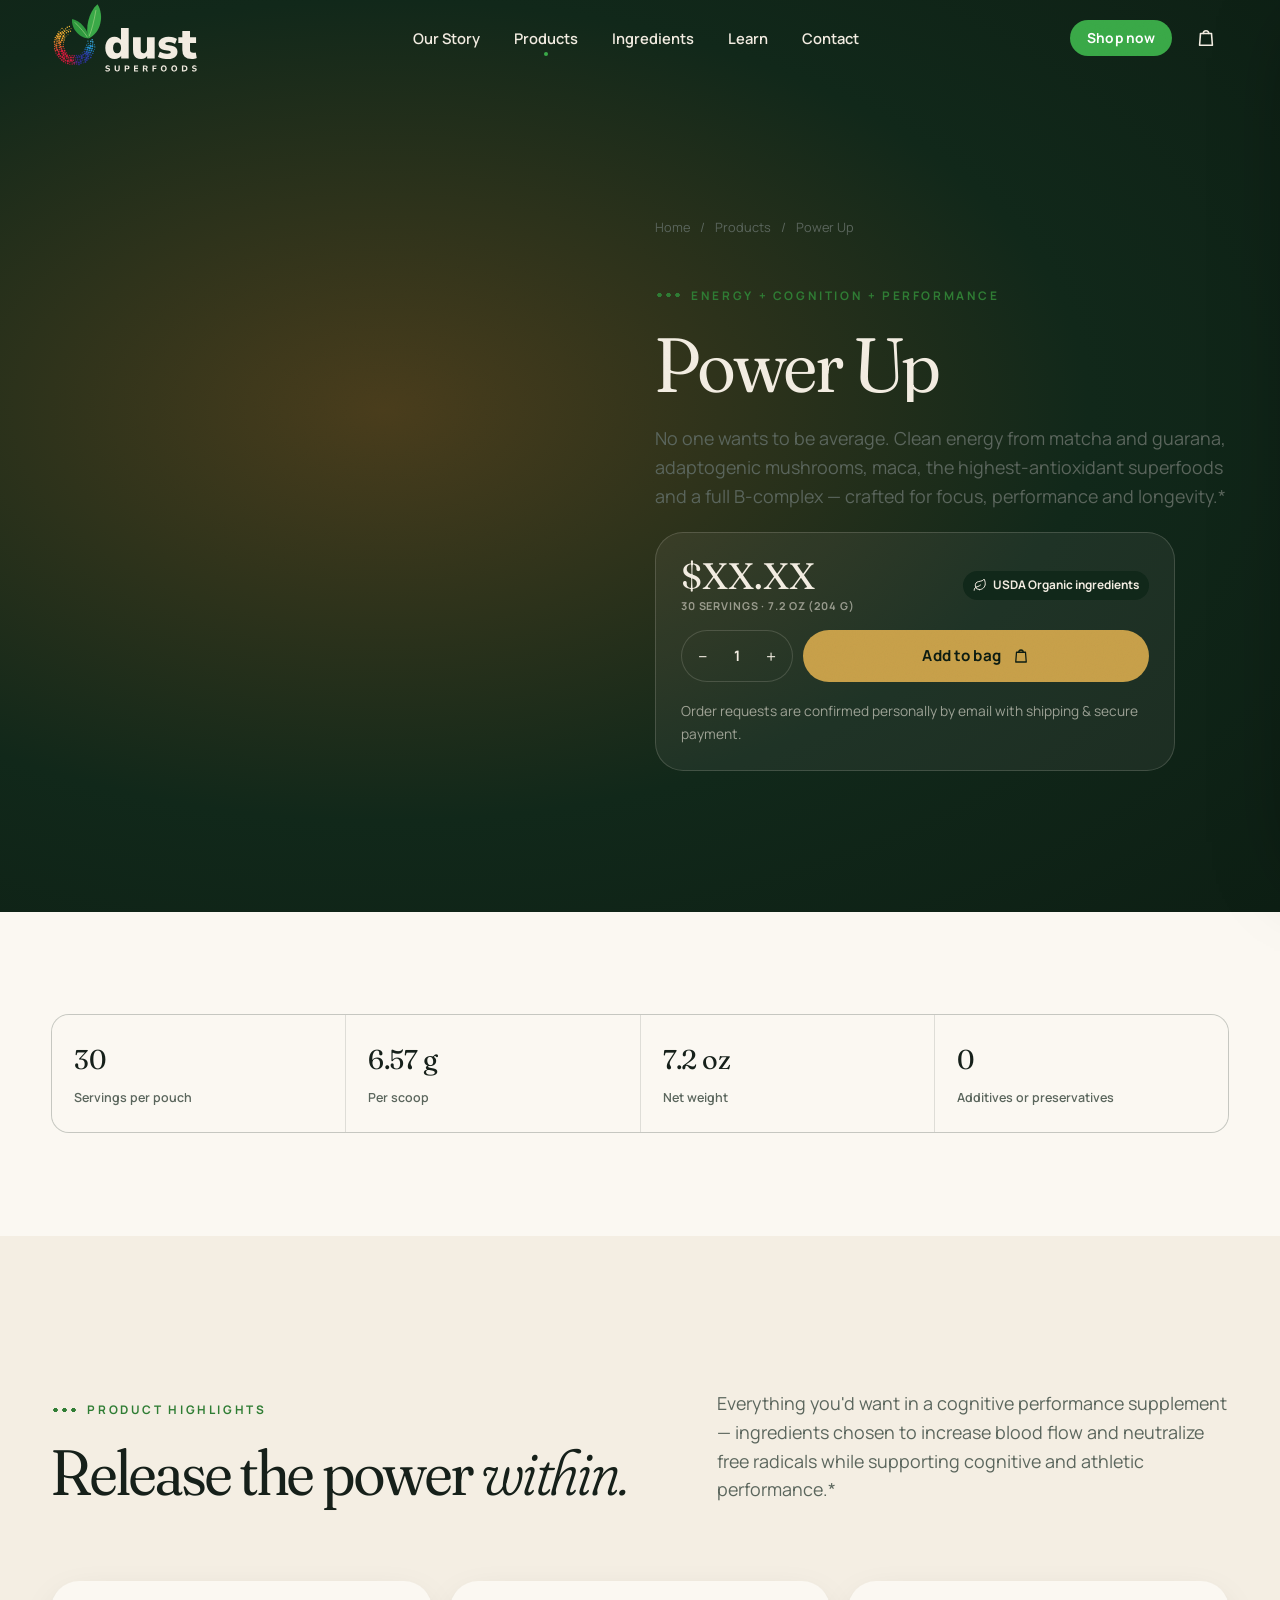
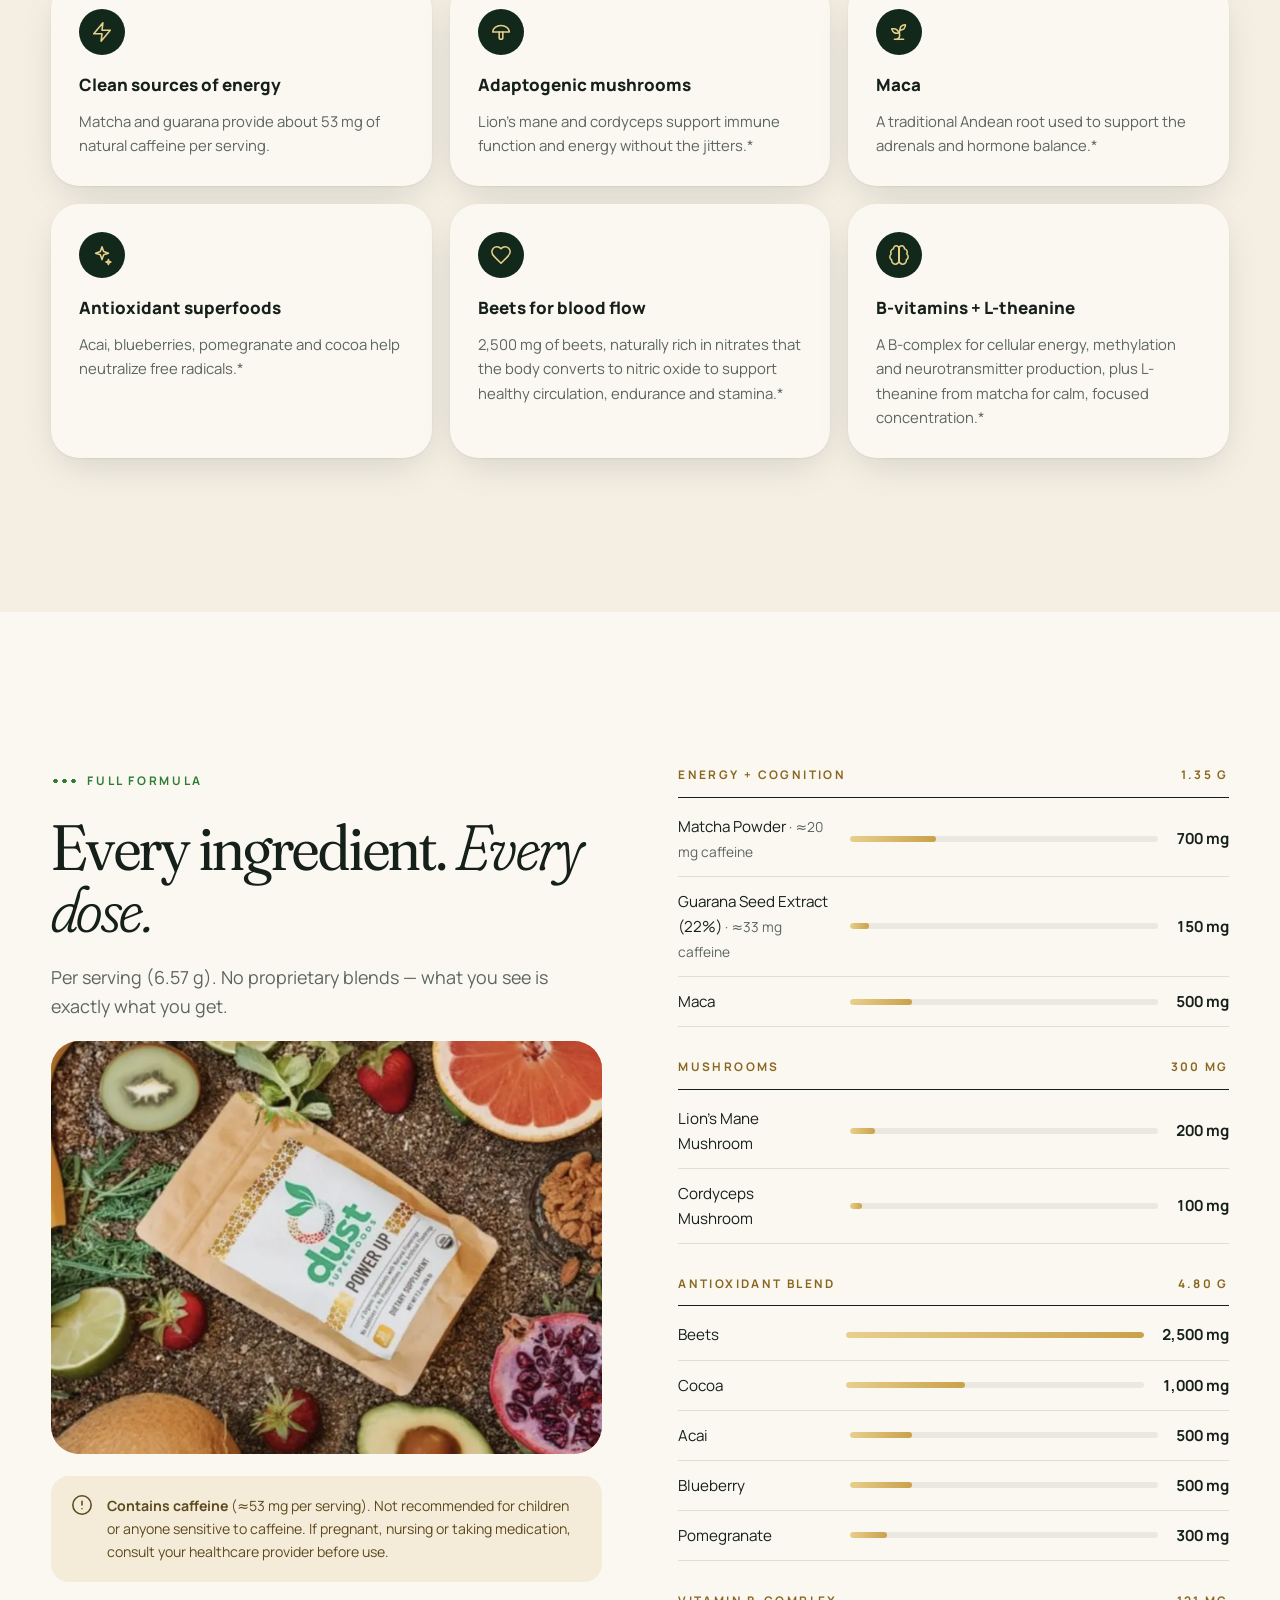
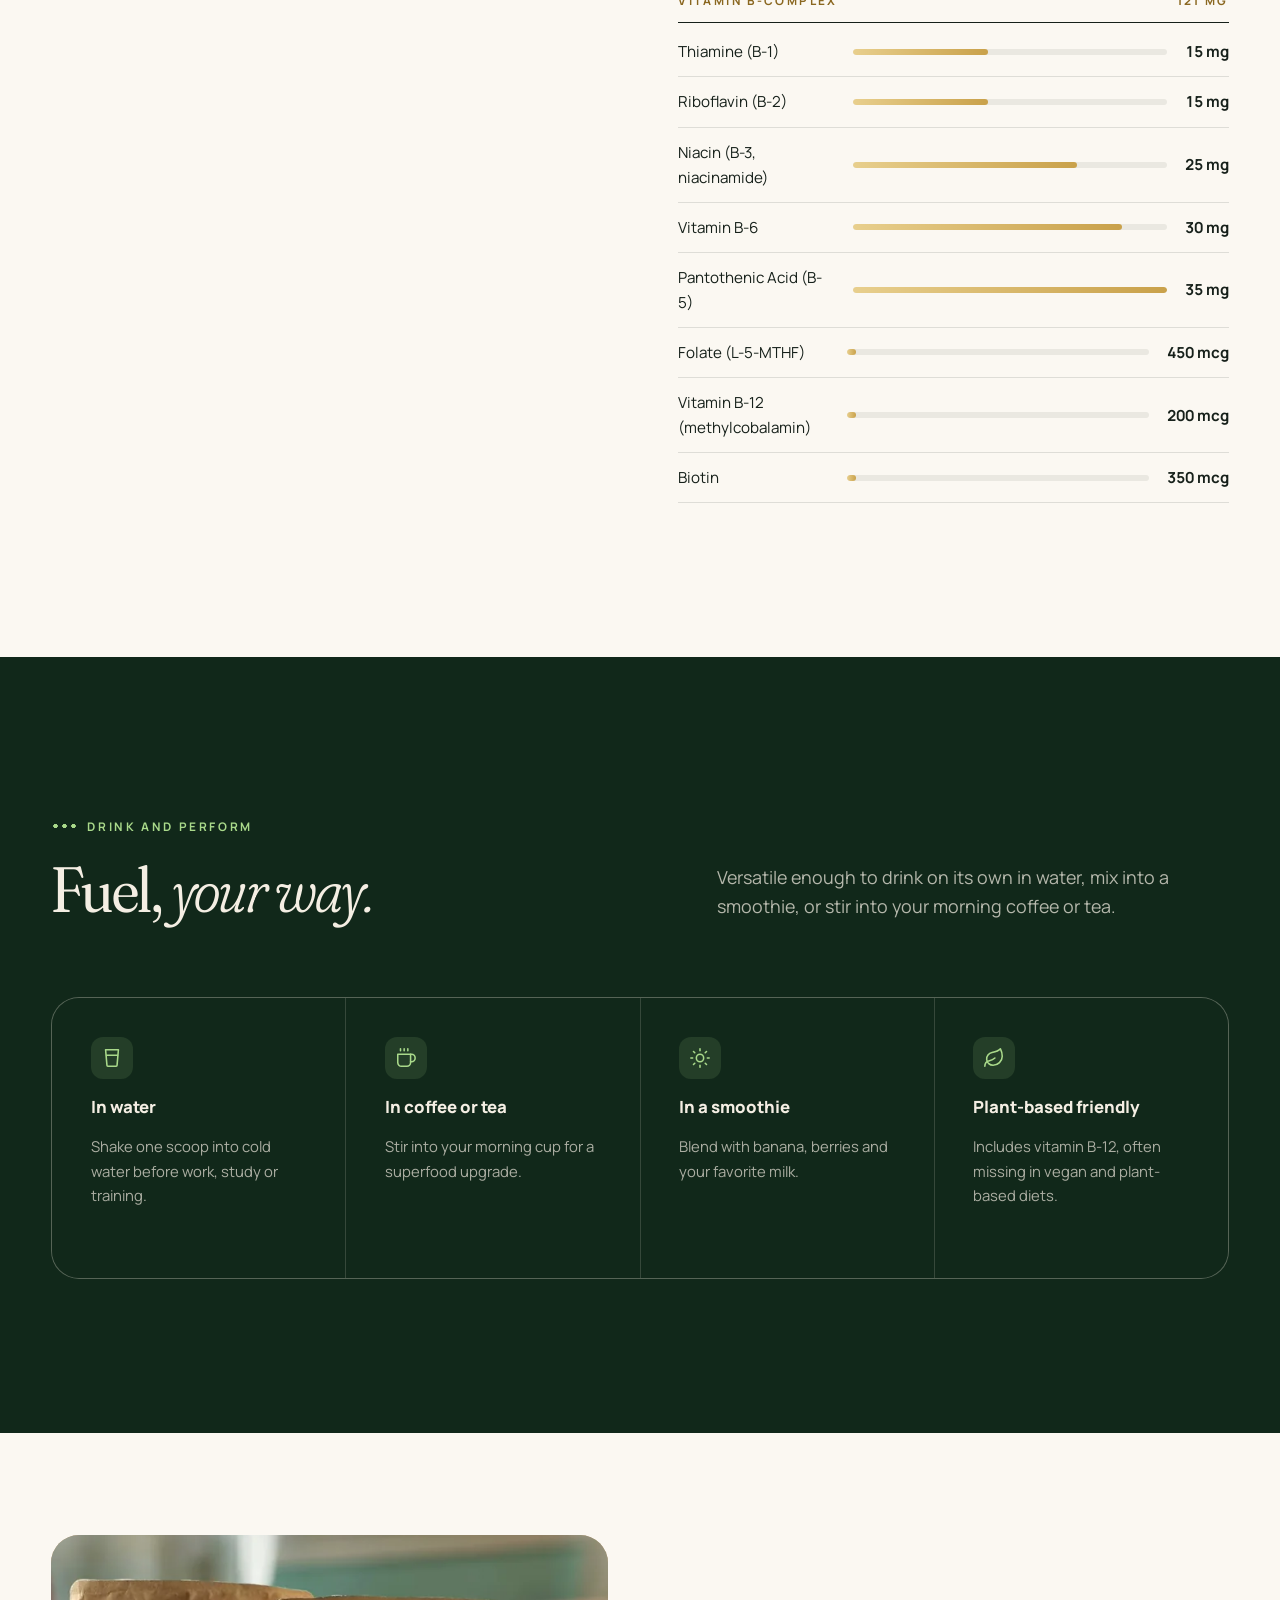
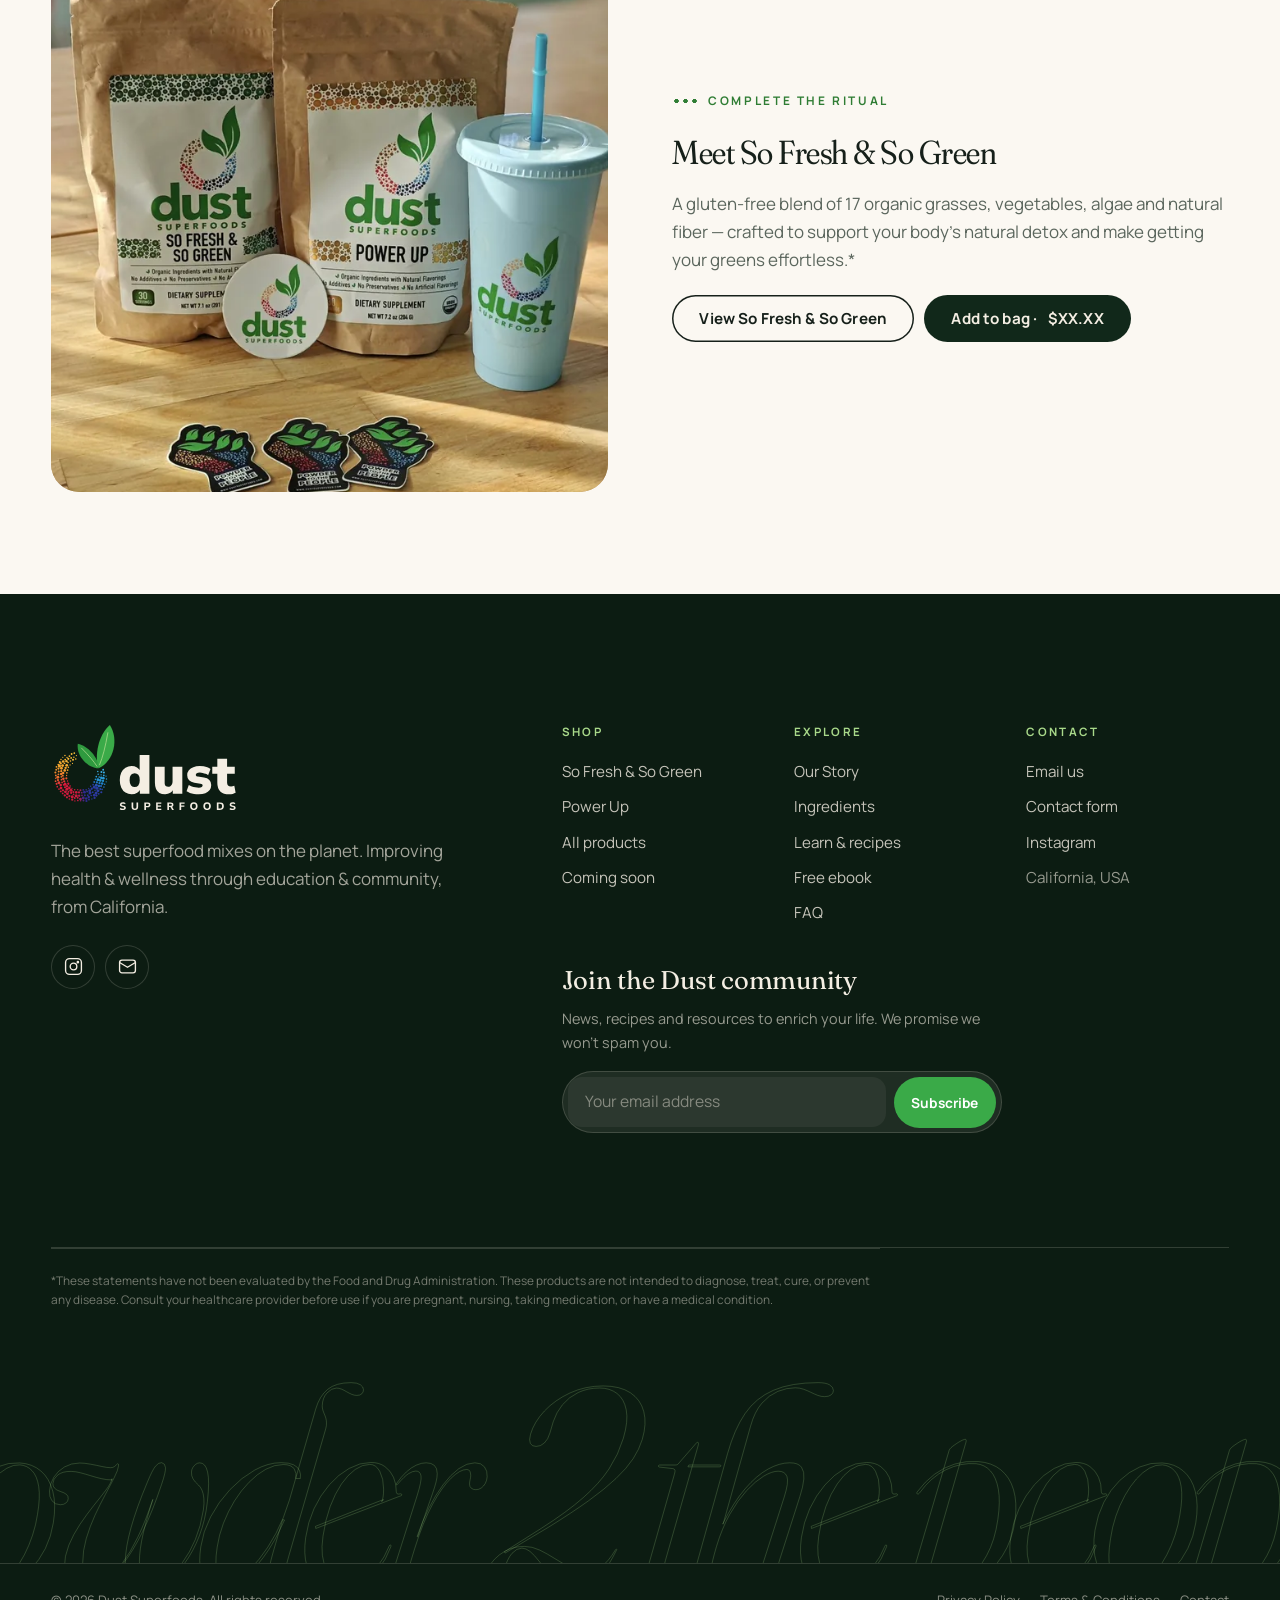
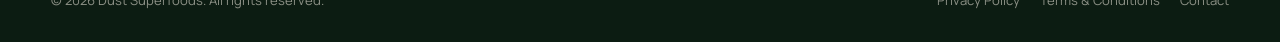
==== power-up.html @ 86afdecc "Dust Superfoods website: 3D hero, cart, FormSubmit forms, 12 pages Co-Authored-By: Claude Opus 5.5 <" ====
<!doctype html>
<html lang="en" class="no-js">
<head>
<meta charset="utf-8">
<meta name="viewport" content="width=device-width, initial-scale=1, viewport-fit=cover">
<title>Power Up — Organic Energy + Cognition Superfood Powder | Dust Superfoods</title>
<meta name="description" content="Power Up: organic matcha & guarana energy (≈53 mg caffeine), lion's mane & cordyceps, maca, beets, acai, blueberry, pomegranate and a B-vitamin complex. 30 servings.">
<link rel="canonical" href="https://www.dustsuperfoods.com/power-up.html">
<meta name="theme-color" content="#11281a">
<meta property="og:type" content="website">
<meta property="og:site_name" content="Dust Superfoods">
<meta property="og:title" content="Power Up — Organic Energy + Cognition Superfood Powder | Dust Superfoods">
<meta property="og:description" content="Power Up: organic matcha & guarana energy (≈53 mg caffeine), lion's mane & cordyceps, maca, beets, acai, blueberry, pomegranate and a B-vitamin complex. 30 servings.">
<meta property="og:url" content="https://www.dustsuperfoods.com/power-up.html">
<meta property="og:image" content="https://www.dustsuperfoods.com/assets/img/og-image.jpg">
<meta name="twitter:card" content="summary_large_image">
<link rel="icon" href="assets/favicon.svg" type="image/svg+xml">
<link rel="apple-touch-icon" href="assets/apple-touch-icon.png">
<link rel="preload" href="assets/fonts/fraunces-latin-full-normal.woff2" as="font" type="font/woff2" crossorigin>
<link rel="preload" href="assets/fonts/manrope-latin-wght-normal.woff2" as="font" type="font/woff2" crossorigin>

<link rel="stylesheet" href="css/style.css">
<script type="application/ld+json">{"@context": "https://schema.org", "@type": "Organization", "name": "Dust Superfoods", "url": "https://www.dustsuperfoods.com", "logo": "https://www.dustsuperfoods.com/assets/logo/dust-logo.svg", "email": "elizavelardez@dustsuperfoods.com", "sameAs": ["https://www.instagram.com/dustsuperfoods/"], "slogan": "Powder to the People", "address": {"@type": "PostalAddress", "addressRegion": "CA", "addressCountry": "US"}}</script><script type="application/ld+json">{"@context": "https://schema.org", "@type": "Product", "name": "Power Up", "brand": {"@type": "Brand", "name": "Dust Superfoods"}, "description": "Organic energy, cognition and performance blend with matcha, guarana, lion's mane, cordyceps, maca, beets, antioxidant superfoods and B-vitamins. 30 servings.", "image": "https://www.dustsuperfoods.com/assets/img/pouch-powerup-veg.webp", "category": "Dietary Supplement"}</script>
</head>
<body class="gold-theme">

<div class="veil" aria-hidden="true"></div>

<a class="skip-link" href="#main">Skip to content</a>
<header class="site-header is-over-dark">
  <div class="container header-inner">
    <a href="index.html" class="logo" aria-label="Dust Superfoods home"><svg xmlns="http://www.w3.org/2000/svg" viewBox="0 0 710 345" role="img" aria-label="Dust Superfoods"><title>Dust Superfoods</title><circle cx="80.4" cy="154.8" r="2.07" fill="#f7b737"/><circle cx="71.2" cy="160.6" r="2.25" fill="#f6b134"/><circle cx="64.9" cy="169.4" r="3.02" fill="#f5ac32"/><circle cx="62.1" cy="179.8" r="3.32" fill="#f4a62f"/><circle cx="59.3" cy="189.8" r="3.16" fill="#f18e2f"/><circle cx="58.2" cy="200.0" r="2.44" fill="#ee762e"/><circle cx="57.4" cy="210.6" r="3.99" fill="#e75632"/><circle cx="61.8" cy="220.3" r="2.72" fill="#dc2e38"/><circle cx="64.5" cy="230.8" r="4.24" fill="#d61a3c"/><circle cx="71.4" cy="239.2" r="3.08" fill="#d41a3d"/><circle cx="78.5" cy="247.8" r="2.35" fill="#d21a3d"/><circle cx="88.5" cy="252.8" r="2.86" fill="#cf1a3d"/><circle cx="99.8" cy="252.8" r="2.50" fill="#cd1a3e"/><circle cx="110.1" cy="255.0" r="3.96" fill="#981f59"/><circle cx="120.5" cy="253.7" r="3.47" fill="#2f2a90"/><circle cx="131.4" cy="253.3" r="3.03" fill="#2e2f95"/><circle cx="141.0" cy="248.2" r="2.38" fill="#2d349a"/><circle cx="148.0" cy="240.0" r="2.68" fill="#2c3aa0"/><circle cx="157.4" cy="234.2" r="3.15" fill="#2b3fa5"/><circle cx="161.5" cy="224.1" r="3.48" fill="#246dbf"/><circle cx="165.9" cy="214.4" r="2.88" fill="#2292d5"/><circle cx="169.3" cy="204.0" r="3.16" fill="#2e9fdc"/><circle cx="92.4" cy="138.3" r="2.85" fill="#f9c03b"/><circle cx="82.2" cy="141.0" r="3.87" fill="#f8bb39"/><circle cx="72.6" cy="145.6" r="3.11" fill="#f7b637"/><circle cx="63.6" cy="151.7" r="3.08" fill="#f6b234"/><circle cx="58.8" cy="161.7" r="5.12" fill="#f5ad32"/><circle cx="54.5" cy="171.2" r="4.37" fill="#f4a830"/><circle cx="51.2" cy="180.9" r="4.87" fill="#f39c2f"/><circle cx="45.4" cy="190.3" r="4.60" fill="#f0882e"/><circle cx="44.1" cy="201.1" r="3.88" fill="#ed742e"/><circle cx="46.1" cy="211.7" r="4.66" fill="#e85931"/><circle cx="49.3" cy="221.9" r="4.28" fill="#df3837"/><circle cx="52.5" cy="232.2" r="5.65" fill="#d71a3c"/><circle cx="59.8" cy="240.2" r="4.86" fill="#d51a3c"/><circle cx="68.3" cy="246.5" r="4.96" fill="#d31a3d"/><circle cx="74.6" cy="255.3" r="5.78" fill="#d11a3d"/><circle cx="83.5" cy="261.3" r="3.80" fill="#cf1a3d"/><circle cx="94.2" cy="263.0" r="4.87" fill="#ce1a3e"/><circle cx="104.7" cy="263.2" r="4.29" fill="#c31b43"/><circle cx="114.9" cy="264.3" r="3.33" fill="#6c2470"/><circle cx="125.0" cy="262.5" r="5.15" fill="#2f2b91"/><circle cx="134.9" cy="259.9" r="3.69" fill="#2e3096"/><circle cx="144.8" cy="256.6" r="5.44" fill="#2d349a"/><circle cx="152.4" cy="249.5" r="4.26" fill="#2c389e"/><circle cx="161.6" cy="244.0" r="5.47" fill="#2b3da3"/><circle cx="169.1" cy="236.2" r="5.42" fill="#2852b0"/><circle cx="171.6" cy="225.6" r="4.16" fill="#2278c6"/><circle cx="175.3" cy="215.9" r="5.41" fill="#2393d5"/><circle cx="180.0" cy="205.9" r="2.95" fill="#2d9edb"/><circle cx="176.2" cy="195.2" r="2.69" fill="#36a8e1"/><circle cx="174.9" cy="185.0" r="2.69" fill="#40b3e7"/><circle cx="94.8" cy="125.5" r="2.31" fill="#f9c23c"/><circle cx="85.5" cy="131.4" r="2.69" fill="#f8be3a"/><circle cx="75.3" cy="134.2" r="3.39" fill="#f8ba38"/><circle cx="64.6" cy="137.7" r="4.11" fill="#f7b636"/><circle cx="57.9" cy="146.5" r="4.39" fill="#f6b234"/><circle cx="50.2" cy="154.2" r="3.15" fill="#f5ad32"/><circle cx="43.4" cy="162.8" r="5.18" fill="#f5a931"/><circle cx="39.0" cy="172.9" r="5.23" fill="#f4a22f"/><circle cx="38.3" cy="183.9" r="4.12" fill="#f1912f"/><circle cx="38.2" cy="194.6" r="4.78" fill="#ef7f2e"/><circle cx="38.4" cy="205.0" r="3.19" fill="#ec6e2e"/><circle cx="39.1" cy="215.5" r="3.45" fill="#e65232"/><circle cx="41.4" cy="225.8" r="3.15" fill="#de3537"/><circle cx="47.2" cy="234.7" r="3.42" fill="#d71a3c"/><circle cx="52.3" cy="243.7" r="4.02" fill="#d51a3c"/><circle cx="59.3" cy="251.4" r="5.45" fill="#d41a3d"/><circle cx="65.3" cy="260.7" r="3.42" fill="#d21a3d"/><circle cx="75.2" cy="265.1" r="3.97" fill="#d01a3d"/><circle cx="84.5" cy="270.1" r="3.34" fill="#cf1a3d"/><circle cx="94.1" cy="275.7" r="5.78" fill="#cd1a3e"/><circle cx="105.1" cy="275.5" r="4.35" fill="#b61c49"/><circle cx="115.7" cy="273.8" r="3.29" fill="#692471"/><circle cx="126.3" cy="273.8" r="3.74" fill="#2f2b91"/><circle cx="137.3" cy="273.4" r="3.45" fill="#2e2f95"/><circle cx="145.6" cy="265.5" r="5.66" fill="#2d3399"/><circle cx="155.9" cy="262.2" r="3.41" fill="#2d379d"/><circle cx="164.3" cy="255.5" r="3.08" fill="#2c3aa0"/><circle cx="171.5" cy="247.5" r="5.74" fill="#2b3ea4"/><circle cx="179.0" cy="239.5" r="4.95" fill="#275ab4"/><circle cx="181.1" cy="228.6" r="4.03" fill="#227cc8"/><circle cx="184.0" cy="218.4" r="5.12" fill="#2393d5"/><circle cx="187.7" cy="208.3" r="4.56" fill="#2b9cda"/><circle cx="187.1" cy="197.6" r="2.79" fill="#34a5e0"/><circle cx="188.4" cy="186.6" r="3.80" fill="#3cafe5"/><circle cx="87.0" cy="115.9" r="3.25" fill="#f9c03b"/><circle cx="77.0" cy="119.7" r="3.42" fill="#f8bd3a"/><circle cx="68.9" cy="127.2" r="3.36" fill="#f7b938"/><circle cx="59.9" cy="132.5" r="2.58" fill="#f7b536"/><circle cx="53.1" cy="140.6" r="3.48" fill="#f6b234"/><circle cx="45.4" cy="147.5" r="4.94" fill="#f5ae33"/><circle cx="36.5" cy="154.3" r="4.25" fill="#f5ab31"/><circle cx="31.5" cy="164.0" r="5.77" fill="#f4a730"/><circle cx="27.6" cy="174.1" r="4.02" fill="#f39b2f"/><circle cx="28.7" cy="185.3" r="3.64" fill="#f18c2f"/><circle cx="27.6" cy="195.6" r="3.57" fill="#ee7c2e"/><circle cx="25.6" cy="206.2" r="5.52" fill="#ec6d2e"/><circle cx="26.0" cy="216.9" r="4.34" fill="#e75532"/><circle cx="29.6" cy="227.1" r="5.24" fill="#e03c36"/><circle cx="36.1" cy="235.8" r="4.85" fill="#d9223b"/><circle cx="37.6" cy="247.0" r="5.19" fill="#d61a3c"/><circle cx="44.5" cy="255.3" r="4.34" fill="#d51a3c"/><circle cx="53.8" cy="261.1" r="5.21" fill="#d31a3d"/><circle cx="61.3" cy="268.4" r="5.24" fill="#d21a3d"/><circle cx="68.5" cy="276.9" r="4.11" fill="#d01a3d"/><circle cx="79.3" cy="279.0" r="5.65" fill="#cf1a3d"/><circle cx="88.9" cy="284.0" r="3.48" fill="#ce1a3e"/><circle cx="99.8" cy="283.2" r="3.42" fill="#cc1a3e"/><circle cx="110.0" cy="288.0" r="5.26" fill="#91205d"/><circle cx="120.4" cy="283.8" r="5.31" fill="#4e2780"/><circle cx="131.6" cy="286.2" r="4.84" fill="#2f2c92"/><circle cx="141.0" cy="280.2" r="4.54" fill="#2e2f95"/><circle cx="150.1" cy="275.0" r="3.04" fill="#2d3399"/><circle cx="161.4" cy="273.3" r="4.82" fill="#2d369c"/><circle cx="168.5" cy="265.0" r="5.61" fill="#2c399f"/><circle cx="175.7" cy="257.3" r="5.44" fill="#2b3da3"/><circle cx="183.9" cy="250.1" r="3.59" fill="#2a48aa"/><circle cx="187.0" cy="239.6" r="3.82" fill="#2565bb"/><circle cx="191.2" cy="230.1" r="4.64" fill="#2182cc"/><circle cx="194.4" cy="220.1" r="4.10" fill="#2394d6"/><circle cx="195.6" cy="209.8" r="4.92" fill="#2b9cda"/><circle cx="197.3" cy="199.4" r="3.39" fill="#32a4df"/><circle cx="197.7" cy="188.8" r="3.84" fill="#3aace3"/><circle cx="194.9" cy="178.6" r="3.44" fill="#41b4e8"/><circle cx="52.1" cy="124.9" r="2.86" fill="#f7b536"/><circle cx="44.1" cy="132.0" r="2.11" fill="#f6b234"/><circle cx="37.2" cy="140.3" r="2.63" fill="#f6ae33"/><circle cx="32.9" cy="150.1" r="3.93" fill="#f5ab31"/><circle cx="27.1" cy="158.9" r="3.24" fill="#f4a830"/><circle cx="20.4" cy="167.7" r="3.42" fill="#f3a02f"/><circle cx="19.3" cy="178.5" r="3.34" fill="#f1922f"/><circle cx="16.4" cy="188.8" r="3.90" fill="#f0852e"/><circle cx="18.0" cy="199.6" r="3.43" fill="#ee772e"/><circle cx="17.8" cy="210.1" r="2.83" fill="#eb682e"/><circle cx="17.0" cy="221.1" r="3.32" fill="#e55032"/><circle cx="20.9" cy="231.2" r="3.85" fill="#df3937"/><circle cx="23.4" cy="241.9" r="3.18" fill="#d9223b"/><circle cx="29.9" cy="250.8" r="3.31" fill="#d61a3c"/><circle cx="36.4" cy="259.3" r="3.70" fill="#d51a3c"/><circle cx="43.7" cy="267.1" r="3.37" fill="#d41a3d"/><circle cx="51.5" cy="274.4" r="4.23" fill="#d21a3d"/><circle cx="59.6" cy="281.6" r="4.09" fill="#d11a3d"/><circle cx="68.5" cy="288.0" r="2.80" fill="#d01a3d"/><circle cx="79.2" cy="290.5" r="4.23" fill="#ce1a3e"/><circle cx="89.2" cy="295.0" r="2.54" fill="#cd1a3e"/><circle cx="100.3" cy="293.4" r="3.18" fill="#c81a40"/><circle cx="110.8" cy="293.9" r="2.76" fill="#8b2160"/><circle cx="121.3" cy="293.4" r="3.66" fill="#4f277f"/><circle cx="132.4" cy="295.3" r="4.13" fill="#2f2b91"/><circle cx="141.9" cy="289.4" r="3.75" fill="#2e2f95"/><circle cx="152.7" cy="287.8" r="2.55" fill="#2e3298"/><circle cx="162.8" cy="283.7" r="4.28" fill="#2d359b"/><circle cx="169.8" cy="274.9" r="4.25" fill="#2c389e"/><circle cx="178.4" cy="268.6" r="3.27" fill="#2c3ba1"/><circle cx="187.9" cy="262.7" r="4.00" fill="#2b3ea4"/><circle cx="190.9" cy="251.6" r="3.16" fill="#294fae"/><circle cx="197.8" cy="243.3" r="2.96" fill="#256abd"/><circle cx="200.6" cy="232.9" r="2.92" fill="#2184cd"/><circle cx="206.2" cy="223.5" r="2.26" fill="#2393d5"/><circle cx="207.4" cy="212.7" r="2.85" fill="#2a9bda"/><circle cx="205.6" cy="201.9" r="2.39" fill="#31a2de"/><path d="M178.0 173.0C178.7 132.8 137.7 88.6 100.0 81.0C94.2 130.2 138.8 171.5 178.0 173.0Z" fill="#2F9A3F"/><path d="M178.0 173.0C237.1 145.1 253.2 62.8 220.0 11.0C175.8 48.0 161.3 130.6 178.0 173.0Z" fill="#3AAA48"/><path d="M171.8 165.6Q154.4 137.7 114.0 97.6" stroke="#A9D98A" stroke-width="3.5" fill="none" stroke-linecap="round" opacity=".85"/><path d="M181.4 160.0Q199.2 118.0 212.4 40.2" stroke="#A9D98A" stroke-width="3.5" fill="none" stroke-linecap="round" opacity=".85"/><g fill="var(--logo-word,#3AAA48)"><g transform="translate(251.1 267.7)"><path transform="translate(0.00 0) scale(0.20500 -0.20500)" d="M244 -11Q181 -11 132.5 20.0Q84 51 56.5 109.0Q29 167 29 246Q29 327 56.5 384.0Q84 441 132.5 472.0Q181 503 244 503Q299 503 343 477Q374 458 391 432V705H569V0H395V67Q379 37 346 17Q301 -11 244 -11ZM301 120Q341 120 367.0 150.0Q393 180 393 246Q393 313 367.0 342.5Q341 372 301 372Q260 372 234.0 342.5Q208 313 208 246Q208 180 234.0 150.0Q260 120 301 120Z"/><path transform="translate(127.10 0) scale(0.20500 -0.20500)" d="M236 -11Q172 -11 131.0 12.5Q90 36 69.5 83.0Q49 130 49 202V492H227V197Q227 173 233.5 157.0Q240 141 254.0 133.0Q268 125 289 125Q313 125 331.5 136.5Q350 148 360.5 169.5Q371 191 371 220V492H549V0H375V61Q356 33 330 15Q290 -11 236 -11Z"/><path transform="translate(250.31 0) scale(0.20500 -0.20500)" d="M248 -11Q203 -11 161.5 -5.0Q120 1 86.0 13.0Q52 25 25 42L66 157Q91 143 121.5 132.0Q152 121 185.0 115.0Q218 109 249 109Q286 109 302.0 119.5Q318 130 318 147Q318 162 307.5 170.0Q297 178 278 181L167 199Q105 210 71.0 244.5Q37 279 37 335Q37 387 66.5 424.5Q96 462 147.5 482.5Q199 503 266 503Q302 503 337.0 497.5Q372 492 404.0 480.5Q436 469 462 450L418 337Q399 351 373.0 361.0Q347 371 319.5 377.5Q292 384 269 384Q228 384 211.0 373.0Q194 362 194 345Q194 332 203.0 323.5Q212 315 231 312L342 293Q406 283 440.5 249.5Q475 216 475 159Q475 105 447.0 67.0Q419 29 368.0 9.0Q317 -11 248 -11Z"/><path transform="translate(351.99 0) scale(0.20500 -0.20500)" d="M310 -11Q198 -11 144.0 41.0Q90 93 90 198V361H-2V492H90V635H268V492H408V361H268V204Q268 167 285.5 149.5Q303 132 341 132Q353 132 367.5 135.0Q382 138 400 142L424 14Q401 2 370.5 -4.5Q340 -11 310 -11Z"/></g><g transform="translate(255.2 328.6)"><path transform="translate(0.00 0) scale(0.04000 -0.04000)" d="M323 -11Q268 -11 216.5 -1.5Q165 8 121.0 25.5Q77 43 44 67L89 189Q121 167 158.0 151.0Q195 135 237.0 126.5Q279 118 323 118Q396 118 427.0 140.5Q458 163 458 197Q458 216 448.5 230.0Q439 244 417.5 254.5Q396 265 359 272L246 296Q150 316 103.5 364.5Q57 413 57 492Q57 560 93.5 610.0Q130 660 194.5 688.0Q259 716 343 716Q392 716 437.0 706.5Q482 697 520.0 679.0Q558 661 586 636L541 522Q501 554 451.0 570.5Q401 587 342 587Q300 587 270.5 576.0Q241 565 225.5 545.0Q210 525 210 499Q210 470 231.0 452.0Q252 434 304 423L417 399Q515 378 563.0 331.5Q611 285 611 209Q611 143 575.5 93.5Q540 44 475.5 16.5Q411 -11 323 -11Z"/><path transform="translate(43.29 0) scale(0.04000 -0.04000)" d="M373 -11Q223 -11 144.5 66.0Q66 143 66 295V705H221V294Q221 208 260.0 164.5Q299 121 373 121Q447 121 485.5 164.5Q524 208 524 294V705H677V295Q677 143 600.0 66.0Q523 -11 373 -11Z"/><path transform="translate(90.67 0) scale(0.04000 -0.04000)" d="M71 0V705H393Q472 705 527.0 678.0Q582 651 610.5 601.0Q639 551 639 480Q639 409 610.5 358.5Q582 308 527.0 281.0Q472 254 393 254H226V0ZM226 374H367Q427 374 458.5 401.0Q490 428 490 480Q490 532 458.5 558.0Q427 584 367 584H226Z"/><path transform="translate(134.88 0) scale(0.04000 -0.04000)" d="M71 0V705H554V584H219V419H532V297H219V121H554V0Z"/><path transform="translate(176.73 0) scale(0.04000 -0.04000)" d="M71 0V705H393Q511 705 575.0 648.0Q639 591 639 489Q639 423 610.0 375.0Q581 327 527 301Q507 292 485 286Q501 281 516 272Q547 251 570 209L684 0H513L391 225Q381 243 368.0 253.5Q355 264 338.5 268.5Q322 273 302 273H226V0ZM226 385H365Q427 385 458.5 410.0Q490 435 490 485Q490 534 458.5 559.0Q427 584 365 584H226Z"/><path transform="translate(222.23 0) scale(0.04000 -0.04000)" d="M71 0V705H547V584H226V412H525V291H226V0Z"/><path transform="translate(262.68 0) scale(0.04000 -0.04000)" d="M398 -11Q320 -11 255.5 15.0Q191 41 145.0 89.0Q99 137 74.5 204.0Q50 271 50 353Q50 436 74.5 502.5Q99 569 145.0 616.5Q191 664 255.5 690.0Q320 716 398 716Q477 716 541.0 690.0Q605 664 651.0 617.0Q697 570 722.0 503.0Q747 436 747 354Q747 271 722.0 204.0Q697 137 651.0 89.0Q605 41 541.0 15.0Q477 -11 398 -11ZM398 121Q458 121 499.0 148.5Q540 176 562.5 228.5Q585 281 585 353Q585 426 563.0 478.0Q541 530 499.0 557.0Q457 584 398 584Q340 584 298.0 557.0Q256 530 234.0 478.0Q212 426 212 353Q212 281 234.0 228.5Q256 176 298.0 148.5Q340 121 398 121Z"/><path transform="translate(312.17 0) scale(0.04000 -0.04000)" d="M398 -11Q320 -11 255.5 15.0Q191 41 145.0 89.0Q99 137 74.5 204.0Q50 271 50 353Q50 436 74.5 502.5Q99 569 145.0 616.5Q191 664 255.5 690.0Q320 716 398 716Q477 716 541.0 690.0Q605 664 651.0 617.0Q697 570 722.0 503.0Q747 436 747 354Q747 271 722.0 204.0Q697 137 651.0 89.0Q605 41 541.0 15.0Q477 -11 398 -11ZM398 121Q458 121 499.0 148.5Q540 176 562.5 228.5Q585 281 585 353Q585 426 563.0 478.0Q541 530 499.0 557.0Q457 584 398 584Q340 584 298.0 557.0Q256 530 234.0 478.0Q212 426 212 353Q212 281 234.0 228.5Q256 176 298.0 148.5Q340 121 398 121Z"/><path transform="translate(361.67 0) scale(0.04000 -0.04000)" d="M71 0V705H347Q467 705 551.5 663.5Q636 622 680.5 543.5Q725 465 725 353Q725 241 680.5 162.0Q636 83 551.5 41.5Q467 0 347 0ZM226 127H338Q451 127 507.0 183.0Q563 239 563 353Q563 467 506.5 522.5Q450 578 338 578H226Z"/><path transform="translate(410.28 0) scale(0.04000 -0.04000)" d="M323 -11Q268 -11 216.5 -1.5Q165 8 121.0 25.5Q77 43 44 67L89 189Q121 167 158.0 151.0Q195 135 237.0 126.5Q279 118 323 118Q396 118 427.0 140.5Q458 163 458 197Q458 216 448.5 230.0Q439 244 417.5 254.5Q396 265 359 272L246 296Q150 316 103.5 364.5Q57 413 57 492Q57 560 93.5 610.0Q130 660 194.5 688.0Q259 716 343 716Q392 716 437.0 706.5Q482 697 520.0 679.0Q558 661 586 636L541 522Q501 554 451.0 570.5Q401 587 342 587Q300 587 270.5 576.0Q241 565 225.5 545.0Q210 525 210 499Q210 470 231.0 452.0Q252 434 304 423L417 399Q515 378 563.0 331.5Q611 285 611 209Q611 143 575.5 93.5Q540 44 475.5 16.5Q411 -11 323 -11Z"/></g></g></svg></a>
    <nav class="nav" aria-label="Main"><a href="about.html">Our Story</a><a href="shop.html" aria-current="page">Products</a><a href="ingredients.html">Ingredients</a><a href="learn.html">Learn</a><a href="contact.html">Contact</a></nav>
    <div class="header-actions">
      <a href="shop.html" class="btn btn--leaf btn--sm header-cta" data-magnetic>Shop now</a>
      <button class="icon-btn" type="button" data-open-cart aria-label="Open shopping bag"><svg viewBox="0 0 24 24" fill="none" stroke="currentColor" stroke-width="1.7" stroke-linecap="round" stroke-linejoin="round" aria-hidden="true"><path d="M6 7h12l1 13H5L6 7z"/><path d="M9 7a3 3 0 0 1 6 0"/></svg><span class="cart-count" aria-live="polite">0</span></button>
      <button class="icon-btn menu-toggle" type="button" aria-expanded="false" aria-controls="mobile-menu" aria-label="Open menu"><span class="bars"><span></span><span></span></span></button>
    </div>
  </div>
</header>
<div class="mobile-menu" id="mobile-menu" aria-hidden="true">
  <nav aria-label="Mobile"><a href="index.html"><small>01</small>Home</a><a href="about.html"><small>02</small>Our Story</a><a href="shop.html"><small>03</small>Products</a><a href="ingredients.html"><small>04</small>Ingredients</a><a href="learn.html"><small>05</small>Learn</a><a href="contact.html"><small>06</small>Contact</a></nav>
  <div class="mm-foot"><a href="shop.html" class="btn btn--leaf">Shop the blends <svg class="arrow" viewBox="0 0 24 24" fill="none" stroke="currentColor" stroke-width="2" stroke-linecap="round" stroke-linejoin="round" aria-hidden="true"><path d="M5 12h14M13 6l6 6-6 6"/></svg></a><a href="https://www.instagram.com/dustsuperfoods/" data-ig target="_blank" rel="noopener">@dustsuperfoods</a></div>
</div>
<main id="main">

<section class="pd-hero pd-hero--gold" data-header-dark>
  <div class="container pd-grid">
    <div class="hero-stage">
    <div class="hero-fallback"><img src="assets/img/pouch-powerup-veg.webp" srcset="assets/img/pouch-powerup-veg-sm.webp 800w, assets/img/pouch-powerup-veg.webp 1600w" sizes="(max-width:980px) 80vw, 40vw" width="1600" height="2398" alt="Power Up pouch" fetchpriority="high"></div>
    <div class="hero-canvas" data-hero3d data-product="power"></div>
    
  </div>
    <div class="pd-info">
      <nav class="crumbs" aria-label="Breadcrumb" data-intro><a href="index.html">Home</a><span>/</span><a href="shop.html">Products</a><span>/</span><span>Power Up</span></nav>
      <span class="eyebrow" data-intro>Energy + Cognition + Performance</span>
      <h1 class="h1"><span class="line" style="display:block;overflow:hidden"><span style="display:inline-block">Power Up</span></span></h1>
      <p class="lead" data-intro>No one wants to be average. Clean energy from matcha and guarana, adaptogenic mushrooms, maca, the highest-antioxidant superfoods and a full B-complex — crafted for focus, performance and longevity.*</p>
      <div class="buy-box" data-buy data-intro>
        <div class="buy-row"><div class="price"><span data-price="power">—</span><small>30 servings · 7.2 oz (204 g)</small></div><span class="chip chip--dark"><svg viewBox="0 0 24 24" width="14" height="14" fill="none" stroke="currentColor" stroke-width="1.7" stroke-linecap="round" stroke-linejoin="round" aria-hidden="true"><path d="M11 20A7 7 0 0 1 9.8 6.1C15.5 5 17 4.48 19 2c1 2 2 4.18 2 8 0 5.5-4.78 10-10 10z"/><path d="M2 21c0-3 1.85-5.36 5.08-6C9.5 14.52 12 13 13 12"/></svg> USDA Organic ingredients</span></div>
        <div class="buy-actions">
          <div class="qty" role="group" aria-label="Quantity"><button type="button" data-bq="-1" aria-label="Decrease quantity">−</button><span data-buy-qty aria-live="polite">1</span><button type="button" data-bq="1" aria-label="Increase quantity">+</button></div>
          <button type="button" class="btn btn--gold" data-add="power" data-open-cart data-magnetic>Add to bag <svg viewBox="0 0 24 24" width="18" height="18" fill="none" stroke="currentColor" stroke-width="1.7" stroke-linecap="round" stroke-linejoin="round" aria-hidden="true"><path d="M6 7h12l1 13H5L6 7z"/><path d="M9 7a3 3 0 0 1 6 0"/></svg></button>
        </div>
        <p class="small" style="color:rgba(244,238,227,.6)">Order requests are confirmed personally by email with shipping &amp; secure payment.</p>
      </div>
    </div>
  </div>
</section>

<section class="section section--tight gold-theme">
  <div class="container">
    <div class="facts" data-reveal>
      <div class="fact"><b>30</b><span>Servings per pouch</span></div>
      <div class="fact"><b>6.57 g</b><span>Per scoop</span></div>
      <div class="fact"><b>7.2 oz</b><span>Net weight</span></div>
      <div class="fact"><b>0</b><span>Additives or preservatives</span></div>
    </div>
  </div>
</section>

<section class="section on-cream gold-theme" aria-labelledby="hl-title">
  <div class="container">
    <div class="split-head"><div class="stack"><span class="eyebrow">Product highlights</span><h2 class="h2" id="hl-title">Release the power <em>within.</em></h2></div><p class="lead">Everything you'd want in a cognitive performance supplement — ingredients chosen to increase blood flow and neutralize free radicals while supporting cognitive and athletic performance.*</p></div>
    <div class="highlight-cards" data-reveal-stagger><div class="hl"><span class="ico"><svg viewBox="0 0 24 24" fill="none" stroke="currentColor" stroke-width="1.7" stroke-linecap="round" stroke-linejoin="round" aria-hidden="true"><path d="M13 2 3 14h9l-1 8 10-12h-9l1-8z"/></svg></span><h3>Clean sources of energy</h3><p>Matcha and guarana provide about 53 mg of natural caffeine per serving.</p></div><div class="hl"><span class="ico"><svg viewBox="0 0 24 24" fill="none" stroke="currentColor" stroke-width="1.7" stroke-linecap="round" stroke-linejoin="round" aria-hidden="true"><path d="M3 12a9 7 0 0 1 18 0z"/><path d="M10 12v6a2 2 0 0 0 4 0v-6"/></svg></span><h3>Adaptogenic mushrooms</h3><p>Lion's mane and cordyceps support immune function and energy without the jitters.*</p></div><div class="hl"><span class="ico"><svg viewBox="0 0 24 24" fill="none" stroke="currentColor" stroke-width="1.7" stroke-linecap="round" stroke-linejoin="round" aria-hidden="true"><path d="M7 20h10"/><path d="M10 20c5.5-2.5.8-6.4 3-10"/><path d="M9.5 9.4c1.1.8 1.8 2.2 2.3 3.7-2 .4-3.5.4-4.8-.3-1.2-.6-2.3-1.9-3-4.2 2.8-.5 4.4 0 5.5.8z"/><path d="M14.1 6a7 7 0 0 0-1.1 4c1.9-.1 3.3-.6 4.3-1.4 1-1 1.6-2.3 1.7-4.6-2.7.1-4 1-4.9 2z"/></svg></span><h3>Maca</h3><p>A traditional Andean root used to support the adrenals and hormone balance.*</p></div><div class="hl"><span class="ico"><svg viewBox="0 0 24 24" fill="none" stroke="currentColor" stroke-width="1.7" stroke-linecap="round" stroke-linejoin="round" aria-hidden="true"><path d="M12 3l1.8 5.2L19 10l-5.2 1.8L12 17l-1.8-5.2L5 10l5.2-1.8z"/><path d="M19 17l.7 2 2 .7-2 .7-.7 2-.7-2-2-.7 2-.7z"/></svg></span><h3>Antioxidant superfoods</h3><p>Acai, blueberries, pomegranate and cocoa help neutralize free radicals.*</p></div><div class="hl"><span class="ico"><svg viewBox="0 0 24 24" fill="none" stroke="currentColor" stroke-width="1.7" stroke-linecap="round" stroke-linejoin="round" aria-hidden="true"><path d="M19 14c1.49-1.46 3-3.21 3-5.5A5.5 5.5 0 0 0 16.5 3c-1.76 0-3 .5-4.5 2-1.5-1.5-2.74-2-4.5-2A5.5 5.5 0 0 0 2 8.5c0 2.3 1.5 4.05 3 5.5l7 7Z"/></svg></span><h3>Beets for blood flow</h3><p>2,500 mg of beets, naturally rich in nitrates that the body converts to nitric oxide to support healthy circulation, endurance and stamina.*</p></div><div class="hl"><span class="ico"><svg viewBox="0 0 24 24" fill="none" stroke="currentColor" stroke-width="1.7" stroke-linecap="round" stroke-linejoin="round" aria-hidden="true"><path d="M12 5a3 3 0 1 0-5.997.125 4 4 0 0 0-2.526 5.77 4 4 0 0 0 .556 6.588A4 4 0 1 0 12 18Z"/><path d="M12 5a3 3 0 1 1 5.997.125 4 4 0 0 1 2.526 5.77 4 4 0 0 1-.556 6.588A4 4 0 1 1 12 18Z"/><path d="M12 5v13"/></svg></span><h3>B-vitamins + L-theanine</h3><p>A B-complex for cellular energy, methylation and neurotransmitter production, plus L-theanine from matcha for calm, focused concentration.*</p></div></div>
  </div>
</section>

<section class="section gold-theme" aria-labelledby="f-title">
  <div class="container pd-two">
    <div class="sticky stack" style="--stack:1.4rem">
      <span class="eyebrow">Full formula</span>
      <h2 class="h2" id="f-title">Every ingredient. <em>Every dose.</em></h2>
      <p class="lead">Per serving (6.57 g). No proprietary blends — what you see is exactly what you get.</p>
      <figure class="frame" style="aspect-ratio:4/3;margin-top:20px" data-reveal-img><img src="assets/img/powerup-flatlay.webp" srcset="assets/img/powerup-flatlay-sm.webp 720w, assets/img/powerup-flatlay.webp 1126w" sizes="(max-width:900px) 100vw, 45vw" width="1126" height="1130" alt="Power Up pouch with fresh fruit" loading="lazy" decoding="async"></figure>
      <div class="caution"><svg viewBox="0 0 24 24" fill="none" stroke="currentColor" stroke-width="1.7" stroke-linecap="round" stroke-linejoin="round" aria-hidden="true"><circle cx="12" cy="12" r="10"/><path d="M12 8v4M12 16h.01"/></svg><p><b>Contains caffeine</b> (≈53 mg per serving). Not recommended for children or anyone sensitive to caffeine. If pregnant, nursing or taking medication, consult your healthcare provider before use.</p></div>
    </div>
    <div class="formula"><div class="f-group"><h3><span>Energy + Cognition</span><span>1.35 g</span></h3><div class="f-row"><span>Matcha Powder <span class="muted small">· ≈20 mg caffeine</span></span><span class="bar"><i style="--w:28.0%"></i></span><span class="mg">700 mg</span></div><div class="f-row"><span>Guarana Seed Extract (22%) <span class="muted small">· ≈33 mg caffeine</span></span><span class="bar"><i style="--w:6.0%"></i></span><span class="mg">150 mg</span></div><div class="f-row"><span>Maca</span><span class="bar"><i style="--w:20.0%"></i></span><span class="mg">500 mg</span></div></div><div class="f-group"><h3><span>Mushrooms</span><span>300 mg</span></h3><div class="f-row"><span>Lion's Mane Mushroom</span><span class="bar"><i style="--w:8.0%"></i></span><span class="mg">200 mg</span></div><div class="f-row"><span>Cordyceps Mushroom</span><span class="bar"><i style="--w:4.0%"></i></span><span class="mg">100 mg</span></div></div><div class="f-group"><h3><span>Antioxidant Blend</span><span>4.80 g</span></h3><div class="f-row"><span>Beets</span><span class="bar"><i style="--w:100.0%"></i></span><span class="mg">2,500 mg</span></div><div class="f-row"><span>Cocoa</span><span class="bar"><i style="--w:40.0%"></i></span><span class="mg">1,000 mg</span></div><div class="f-row"><span>Acai</span><span class="bar"><i style="--w:20.0%"></i></span><span class="mg">500 mg</span></div><div class="f-row"><span>Blueberry</span><span class="bar"><i style="--w:20.0%"></i></span><span class="mg">500 mg</span></div><div class="f-row"><span>Pomegranate</span><span class="bar"><i style="--w:12.0%"></i></span><span class="mg">300 mg</span></div></div><div class="f-group"><h3><span>Vitamin B-Complex</span><span>121 mg</span></h3><div class="f-row"><span>Thiamine (B-1)</span><span class="bar"><i style="--w:42.9%"></i></span><span class="mg">15 mg</span></div><div class="f-row"><span>Riboflavin (B-2)</span><span class="bar"><i style="--w:42.9%"></i></span><span class="mg">15 mg</span></div><div class="f-row"><span>Niacin (B-3, niacinamide)</span><span class="bar"><i style="--w:71.4%"></i></span><span class="mg">25 mg</span></div><div class="f-row"><span>Vitamin B-6</span><span class="bar"><i style="--w:85.7%"></i></span><span class="mg">30 mg</span></div><div class="f-row"><span>Pantothenic Acid (B-5)</span><span class="bar"><i style="--w:100.0%"></i></span><span class="mg">35 mg</span></div><div class="f-row"><span>Folate (L-5-MTHF)</span><span class="bar"><i style="--w:3.0%"></i></span><span class="mg">450 mcg</span></div><div class="f-row"><span>Vitamin B-12 (methylcobalamin)</span><span class="bar"><i style="--w:3.0%"></i></span><span class="mg">200 mcg</span></div><div class="f-row"><span>Biotin</span><span class="bar"><i style="--w:3.0%"></i></span><span class="mg">350 mcg</span></div></div></div>
  </div>
</section>

<section class="section on-dark" aria-labelledby="use-title">
  <div class="container">
    <div class="split-head"><div class="stack"><span class="eyebrow">Drink and perform</span><h2 class="h2" id="use-title">Fuel, <em>your way.</em></h2></div><p class="lead">Versatile enough to drink on its own in water, mix into a smoothie, or stir into your morning coffee or tea.</p></div>
    <div class="why-grid" style="background:var(--line-light);border-color:var(--line-light)" data-reveal-stagger><div class="why-cell"><span class="ico"><svg viewBox="0 0 24 24" fill="none" stroke="currentColor" stroke-width="1.7" stroke-linecap="round" stroke-linejoin="round" aria-hidden="true"><path d="M5 3h14l-1.5 17a1 1 0 0 1-1 1h-9a1 1 0 0 1-1-1L5 3z"/><path d="M6 9h12"/></svg></span><h3>In water</h3><p>Shake one scoop into cold water before work, study or training.</p></div><div class="why-cell"><span class="ico"><svg viewBox="0 0 24 24" fill="none" stroke="currentColor" stroke-width="1.7" stroke-linecap="round" stroke-linejoin="round" aria-hidden="true"><path d="M17 8h1a4 4 0 1 1 0 8h-1"/><path d="M3 8h14v9a4 4 0 0 1-4 4H7a4 4 0 0 1-4-4Z"/><path d="M6 2v2M10 2v2M14 2v2"/></svg></span><h3>In coffee or tea</h3><p>Stir into your morning cup for a superfood upgrade.</p></div><div class="why-cell"><span class="ico"><svg viewBox="0 0 24 24" fill="none" stroke="currentColor" stroke-width="1.7" stroke-linecap="round" stroke-linejoin="round" aria-hidden="true"><circle cx="12" cy="12" r="4"/><path d="M12 2v2M12 20v2M4.9 4.9l1.4 1.4M17.7 17.7l1.4 1.4M2 12h2M20 12h2M4.9 19.1l1.4-1.4M17.7 6.3l1.4-1.4"/></svg></span><h3>In a smoothie</h3><p>Blend with banana, berries and your favorite milk.</p></div><div class="why-cell"><span class="ico"><svg viewBox="0 0 24 24" fill="none" stroke="currentColor" stroke-width="1.7" stroke-linecap="round" stroke-linejoin="round" aria-hidden="true"><path d="M11 20A7 7 0 0 1 9.8 6.1C15.5 5 17 4.48 19 2c1 2 2 4.18 2 8 0 5.5-4.78 10-10 10z"/><path d="M2 21c0-3 1.85-5.36 5.08-6C9.5 14.52 12 13 13 12"/></svg></span><h3>Plant-based friendly</h3><p>Includes vitamin B-12, often missing in vegan and plant-based diets.</p></div></div>
    
  </div>
</section>

<section class="section section--tight" aria-labelledby="pair-title">
  <div class="container" style="display:grid;grid-template-columns:1fr 1fr;gap:clamp(24px,5vw,80px);align-items:center" id="pair">
    <figure class="frame" style="aspect-ratio:1" data-reveal-img><img src="assets/img/duo-lifestyle.webp" srcset="assets/img/duo-lifestyle-sm.webp 720w, assets/img/duo-lifestyle.webp 1400w" sizes="(max-width:760px) 100vw, 45vw" width="1400" height="1348" alt="So Fresh & So Green and Power Up side by side" loading="lazy" decoding="async"></figure>
    <div class="stack" style="--stack:1.3rem"><span class="eyebrow">Complete the ritual</span><h2 class="h3" id="pair-title">Meet So Fresh &amp; So Green</h2><p class="muted">A gluten-free blend of 17 organic grasses, vegetables, algae and natural fiber — crafted to support your body's natural detox and make getting your greens effortless.*</p>
      <div style="display:flex;gap:10px;flex-wrap:wrap"><a href="so-fresh-so-green.html" class="btn btn--ghost">View So Fresh &amp; So Green</a><button type="button" class="btn" data-add="green">Add to bag · <span data-price="green">—</span></button></div></div>
  </div>
</section>
<div class="sticky-buy" aria-hidden="false"><b>Power Up · <span data-price="power">—</span></b><button type="button" class="btn btn--gold btn--sm" data-add="power" data-open-cart>Add to bag</button></div>
<style>@media(max-width:760px){#pair{grid-template-columns:1fr!important}}</style>
</main>

<footer class="site-footer on-dark">
  <div class="container">
    <div class="footer-top">
      <div class="footer-brand">
        <a href="index.html" class="logo" aria-label="Dust Superfoods home"><svg xmlns="http://www.w3.org/2000/svg" viewBox="0 0 710 345" role="img" aria-label="Dust Superfoods"><title>Dust Superfoods</title><circle cx="80.4" cy="154.8" r="2.07" fill="#f7b737"/><circle cx="71.2" cy="160.6" r="2.25" fill="#f6b134"/><circle cx="64.9" cy="169.4" r="3.02" fill="#f5ac32"/><circle cx="62.1" cy="179.8" r="3.32" fill="#f4a62f"/><circle cx="59.3" cy="189.8" r="3.16" fill="#f18e2f"/><circle cx="58.2" cy="200.0" r="2.44" fill="#ee762e"/><circle cx="57.4" cy="210.6" r="3.99" fill="#e75632"/><circle cx="61.8" cy="220.3" r="2.72" fill="#dc2e38"/><circle cx="64.5" cy="230.8" r="4.24" fill="#d61a3c"/><circle cx="71.4" cy="239.2" r="3.08" fill="#d41a3d"/><circle cx="78.5" cy="247.8" r="2.35" fill="#d21a3d"/><circle cx="88.5" cy="252.8" r="2.86" fill="#cf1a3d"/><circle cx="99.8" cy="252.8" r="2.50" fill="#cd1a3e"/><circle cx="110.1" cy="255.0" r="3.96" fill="#981f59"/><circle cx="120.5" cy="253.7" r="3.47" fill="#2f2a90"/><circle cx="131.4" cy="253.3" r="3.03" fill="#2e2f95"/><circle cx="141.0" cy="248.2" r="2.38" fill="#2d349a"/><circle cx="148.0" cy="240.0" r="2.68" fill="#2c3aa0"/><circle cx="157.4" cy="234.2" r="3.15" fill="#2b3fa5"/><circle cx="161.5" cy="224.1" r="3.48" fill="#246dbf"/><circle cx="165.9" cy="214.4" r="2.88" fill="#2292d5"/><circle cx="169.3" cy="204.0" r="3.16" fill="#2e9fdc"/><circle cx="92.4" cy="138.3" r="2.85" fill="#f9c03b"/><circle cx="82.2" cy="141.0" r="3.87" fill="#f8bb39"/><circle cx="72.6" cy="145.6" r="3.11" fill="#f7b637"/><circle cx="63.6" cy="151.7" r="3.08" fill="#f6b234"/><circle cx="58.8" cy="161.7" r="5.12" fill="#f5ad32"/><circle cx="54.5" cy="171.2" r="4.37" fill="#f4a830"/><circle cx="51.2" cy="180.9" r="4.87" fill="#f39c2f"/><circle cx="45.4" cy="190.3" r="4.60" fill="#f0882e"/><circle cx="44.1" cy="201.1" r="3.88" fill="#ed742e"/><circle cx="46.1" cy="211.7" r="4.66" fill="#e85931"/><circle cx="49.3" cy="221.9" r="4.28" fill="#df3837"/><circle cx="52.5" cy="232.2" r="5.65" fill="#d71a3c"/><circle cx="59.8" cy="240.2" r="4.86" fill="#d51a3c"/><circle cx="68.3" cy="246.5" r="4.96" fill="#d31a3d"/><circle cx="74.6" cy="255.3" r="5.78" fill="#d11a3d"/><circle cx="83.5" cy="261.3" r="3.80" fill="#cf1a3d"/><circle cx="94.2" cy="263.0" r="4.87" fill="#ce1a3e"/><circle cx="104.7" cy="263.2" r="4.29" fill="#c31b43"/><circle cx="114.9" cy="264.3" r="3.33" fill="#6c2470"/><circle cx="125.0" cy="262.5" r="5.15" fill="#2f2b91"/><circle cx="134.9" cy="259.9" r="3.69" fill="#2e3096"/><circle cx="144.8" cy="256.6" r="5.44" fill="#2d349a"/><circle cx="152.4" cy="249.5" r="4.26" fill="#2c389e"/><circle cx="161.6" cy="244.0" r="5.47" fill="#2b3da3"/><circle cx="169.1" cy="236.2" r="5.42" fill="#2852b0"/><circle cx="171.6" cy="225.6" r="4.16" fill="#2278c6"/><circle cx="175.3" cy="215.9" r="5.41" fill="#2393d5"/><circle cx="180.0" cy="205.9" r="2.95" fill="#2d9edb"/><circle cx="176.2" cy="195.2" r="2.69" fill="#36a8e1"/><circle cx="174.9" cy="185.0" r="2.69" fill="#40b3e7"/><circle cx="94.8" cy="125.5" r="2.31" fill="#f9c23c"/><circle cx="85.5" cy="131.4" r="2.69" fill="#f8be3a"/><circle cx="75.3" cy="134.2" r="3.39" fill="#f8ba38"/><circle cx="64.6" cy="137.7" r="4.11" fill="#f7b636"/><circle cx="57.9" cy="146.5" r="4.39" fill="#f6b234"/><circle cx="50.2" cy="154.2" r="3.15" fill="#f5ad32"/><circle cx="43.4" cy="162.8" r="5.18" fill="#f5a931"/><circle cx="39.0" cy="172.9" r="5.23" fill="#f4a22f"/><circle cx="38.3" cy="183.9" r="4.12" fill="#f1912f"/><circle cx="38.2" cy="194.6" r="4.78" fill="#ef7f2e"/><circle cx="38.4" cy="205.0" r="3.19" fill="#ec6e2e"/><circle cx="39.1" cy="215.5" r="3.45" fill="#e65232"/><circle cx="41.4" cy="225.8" r="3.15" fill="#de3537"/><circle cx="47.2" cy="234.7" r="3.42" fill="#d71a3c"/><circle cx="52.3" cy="243.7" r="4.02" fill="#d51a3c"/><circle cx="59.3" cy="251.4" r="5.45" fill="#d41a3d"/><circle cx="65.3" cy="260.7" r="3.42" fill="#d21a3d"/><circle cx="75.2" cy="265.1" r="3.97" fill="#d01a3d"/><circle cx="84.5" cy="270.1" r="3.34" fill="#cf1a3d"/><circle cx="94.1" cy="275.7" r="5.78" fill="#cd1a3e"/><circle cx="105.1" cy="275.5" r="4.35" fill="#b61c49"/><circle cx="115.7" cy="273.8" r="3.29" fill="#692471"/><circle cx="126.3" cy="273.8" r="3.74" fill="#2f2b91"/><circle cx="137.3" cy="273.4" r="3.45" fill="#2e2f95"/><circle cx="145.6" cy="265.5" r="5.66" fill="#2d3399"/><circle cx="155.9" cy="262.2" r="3.41" fill="#2d379d"/><circle cx="164.3" cy="255.5" r="3.08" fill="#2c3aa0"/><circle cx="171.5" cy="247.5" r="5.74" fill="#2b3ea4"/><circle cx="179.0" cy="239.5" r="4.95" fill="#275ab4"/><circle cx="181.1" cy="228.6" r="4.03" fill="#227cc8"/><circle cx="184.0" cy="218.4" r="5.12" fill="#2393d5"/><circle cx="187.7" cy="208.3" r="4.56" fill="#2b9cda"/><circle cx="187.1" cy="197.6" r="2.79" fill="#34a5e0"/><circle cx="188.4" cy="186.6" r="3.80" fill="#3cafe5"/><circle cx="87.0" cy="115.9" r="3.25" fill="#f9c03b"/><circle cx="77.0" cy="119.7" r="3.42" fill="#f8bd3a"/><circle cx="68.9" cy="127.2" r="3.36" fill="#f7b938"/><circle cx="59.9" cy="132.5" r="2.58" fill="#f7b536"/><circle cx="53.1" cy="140.6" r="3.48" fill="#f6b234"/><circle cx="45.4" cy="147.5" r="4.94" fill="#f5ae33"/><circle cx="36.5" cy="154.3" r="4.25" fill="#f5ab31"/><circle cx="31.5" cy="164.0" r="5.77" fill="#f4a730"/><circle cx="27.6" cy="174.1" r="4.02" fill="#f39b2f"/><circle cx="28.7" cy="185.3" r="3.64" fill="#f18c2f"/><circle cx="27.6" cy="195.6" r="3.57" fill="#ee7c2e"/><circle cx="25.6" cy="206.2" r="5.52" fill="#ec6d2e"/><circle cx="26.0" cy="216.9" r="4.34" fill="#e75532"/><circle cx="29.6" cy="227.1" r="5.24" fill="#e03c36"/><circle cx="36.1" cy="235.8" r="4.85" fill="#d9223b"/><circle cx="37.6" cy="247.0" r="5.19" fill="#d61a3c"/><circle cx="44.5" cy="255.3" r="4.34" fill="#d51a3c"/><circle cx="53.8" cy="261.1" r="5.21" fill="#d31a3d"/><circle cx="61.3" cy="268.4" r="5.24" fill="#d21a3d"/><circle cx="68.5" cy="276.9" r="4.11" fill="#d01a3d"/><circle cx="79.3" cy="279.0" r="5.65" fill="#cf1a3d"/><circle cx="88.9" cy="284.0" r="3.48" fill="#ce1a3e"/><circle cx="99.8" cy="283.2" r="3.42" fill="#cc1a3e"/><circle cx="110.0" cy="288.0" r="5.26" fill="#91205d"/><circle cx="120.4" cy="283.8" r="5.31" fill="#4e2780"/><circle cx="131.6" cy="286.2" r="4.84" fill="#2f2c92"/><circle cx="141.0" cy="280.2" r="4.54" fill="#2e2f95"/><circle cx="150.1" cy="275.0" r="3.04" fill="#2d3399"/><circle cx="161.4" cy="273.3" r="4.82" fill="#2d369c"/><circle cx="168.5" cy="265.0" r="5.61" fill="#2c399f"/><circle cx="175.7" cy="257.3" r="5.44" fill="#2b3da3"/><circle cx="183.9" cy="250.1" r="3.59" fill="#2a48aa"/><circle cx="187.0" cy="239.6" r="3.82" fill="#2565bb"/><circle cx="191.2" cy="230.1" r="4.64" fill="#2182cc"/><circle cx="194.4" cy="220.1" r="4.10" fill="#2394d6"/><circle cx="195.6" cy="209.8" r="4.92" fill="#2b9cda"/><circle cx="197.3" cy="199.4" r="3.39" fill="#32a4df"/><circle cx="197.7" cy="188.8" r="3.84" fill="#3aace3"/><circle cx="194.9" cy="178.6" r="3.44" fill="#41b4e8"/><circle cx="52.1" cy="124.9" r="2.86" fill="#f7b536"/><circle cx="44.1" cy="132.0" r="2.11" fill="#f6b234"/><circle cx="37.2" cy="140.3" r="2.63" fill="#f6ae33"/><circle cx="32.9" cy="150.1" r="3.93" fill="#f5ab31"/><circle cx="27.1" cy="158.9" r="3.24" fill="#f4a830"/><circle cx="20.4" cy="167.7" r="3.42" fill="#f3a02f"/><circle cx="19.3" cy="178.5" r="3.34" fill="#f1922f"/><circle cx="16.4" cy="188.8" r="3.90" fill="#f0852e"/><circle cx="18.0" cy="199.6" r="3.43" fill="#ee772e"/><circle cx="17.8" cy="210.1" r="2.83" fill="#eb682e"/><circle cx="17.0" cy="221.1" r="3.32" fill="#e55032"/><circle cx="20.9" cy="231.2" r="3.85" fill="#df3937"/><circle cx="23.4" cy="241.9" r="3.18" fill="#d9223b"/><circle cx="29.9" cy="250.8" r="3.31" fill="#d61a3c"/><circle cx="36.4" cy="259.3" r="3.70" fill="#d51a3c"/><circle cx="43.7" cy="267.1" r="3.37" fill="#d41a3d"/><circle cx="51.5" cy="274.4" r="4.23" fill="#d21a3d"/><circle cx="59.6" cy="281.6" r="4.09" fill="#d11a3d"/><circle cx="68.5" cy="288.0" r="2.80" fill="#d01a3d"/><circle cx="79.2" cy="290.5" r="4.23" fill="#ce1a3e"/><circle cx="89.2" cy="295.0" r="2.54" fill="#cd1a3e"/><circle cx="100.3" cy="293.4" r="3.18" fill="#c81a40"/><circle cx="110.8" cy="293.9" r="2.76" fill="#8b2160"/><circle cx="121.3" cy="293.4" r="3.66" fill="#4f277f"/><circle cx="132.4" cy="295.3" r="4.13" fill="#2f2b91"/><circle cx="141.9" cy="289.4" r="3.75" fill="#2e2f95"/><circle cx="152.7" cy="287.8" r="2.55" fill="#2e3298"/><circle cx="162.8" cy="283.7" r="4.28" fill="#2d359b"/><circle cx="169.8" cy="274.9" r="4.25" fill="#2c389e"/><circle cx="178.4" cy="268.6" r="3.27" fill="#2c3ba1"/><circle cx="187.9" cy="262.7" r="4.00" fill="#2b3ea4"/><circle cx="190.9" cy="251.6" r="3.16" fill="#294fae"/><circle cx="197.8" cy="243.3" r="2.96" fill="#256abd"/><circle cx="200.6" cy="232.9" r="2.92" fill="#2184cd"/><circle cx="206.2" cy="223.5" r="2.26" fill="#2393d5"/><circle cx="207.4" cy="212.7" r="2.85" fill="#2a9bda"/><circle cx="205.6" cy="201.9" r="2.39" fill="#31a2de"/><path d="M178.0 173.0C178.7 132.8 137.7 88.6 100.0 81.0C94.2 130.2 138.8 171.5 178.0 173.0Z" fill="#2F9A3F"/><path d="M178.0 173.0C237.1 145.1 253.2 62.8 220.0 11.0C175.8 48.0 161.3 130.6 178.0 173.0Z" fill="#3AAA48"/><path d="M171.8 165.6Q154.4 137.7 114.0 97.6" stroke="#A9D98A" stroke-width="3.5" fill="none" stroke-linecap="round" opacity=".85"/><path d="M181.4 160.0Q199.2 118.0 212.4 40.2" stroke="#A9D98A" stroke-width="3.5" fill="none" stroke-linecap="round" opacity=".85"/><g fill="var(--logo-word,#3AAA48)"><g transform="translate(251.1 267.7)"><path transform="translate(0.00 0) scale(0.20500 -0.20500)" d="M244 -11Q181 -11 132.5 20.0Q84 51 56.5 109.0Q29 167 29 246Q29 327 56.5 384.0Q84 441 132.5 472.0Q181 503 244 503Q299 503 343 477Q374 458 391 432V705H569V0H395V67Q379 37 346 17Q301 -11 244 -11ZM301 120Q341 120 367.0 150.0Q393 180 393 246Q393 313 367.0 342.5Q341 372 301 372Q260 372 234.0 342.5Q208 313 208 246Q208 180 234.0 150.0Q260 120 301 120Z"/><path transform="translate(127.10 0) scale(0.20500 -0.20500)" d="M236 -11Q172 -11 131.0 12.5Q90 36 69.5 83.0Q49 130 49 202V492H227V197Q227 173 233.5 157.0Q240 141 254.0 133.0Q268 125 289 125Q313 125 331.5 136.5Q350 148 360.5 169.5Q371 191 371 220V492H549V0H375V61Q356 33 330 15Q290 -11 236 -11Z"/><path transform="translate(250.31 0) scale(0.20500 -0.20500)" d="M248 -11Q203 -11 161.5 -5.0Q120 1 86.0 13.0Q52 25 25 42L66 157Q91 143 121.5 132.0Q152 121 185.0 115.0Q218 109 249 109Q286 109 302.0 119.5Q318 130 318 147Q318 162 307.5 170.0Q297 178 278 181L167 199Q105 210 71.0 244.5Q37 279 37 335Q37 387 66.5 424.5Q96 462 147.5 482.5Q199 503 266 503Q302 503 337.0 497.5Q372 492 404.0 480.5Q436 469 462 450L418 337Q399 351 373.0 361.0Q347 371 319.5 377.5Q292 384 269 384Q228 384 211.0 373.0Q194 362 194 345Q194 332 203.0 323.5Q212 315 231 312L342 293Q406 283 440.5 249.5Q475 216 475 159Q475 105 447.0 67.0Q419 29 368.0 9.0Q317 -11 248 -11Z"/><path transform="translate(351.99 0) scale(0.20500 -0.20500)" d="M310 -11Q198 -11 144.0 41.0Q90 93 90 198V361H-2V492H90V635H268V492H408V361H268V204Q268 167 285.5 149.5Q303 132 341 132Q353 132 367.5 135.0Q382 138 400 142L424 14Q401 2 370.5 -4.5Q340 -11 310 -11Z"/></g><g transform="translate(255.2 328.6)"><path transform="translate(0.00 0) scale(0.04000 -0.04000)" d="M323 -11Q268 -11 216.5 -1.5Q165 8 121.0 25.5Q77 43 44 67L89 189Q121 167 158.0 151.0Q195 135 237.0 126.5Q279 118 323 118Q396 118 427.0 140.5Q458 163 458 197Q458 216 448.5 230.0Q439 244 417.5 254.5Q396 265 359 272L246 296Q150 316 103.5 364.5Q57 413 57 492Q57 560 93.5 610.0Q130 660 194.5 688.0Q259 716 343 716Q392 716 437.0 706.5Q482 697 520.0 679.0Q558 661 586 636L541 522Q501 554 451.0 570.5Q401 587 342 587Q300 587 270.5 576.0Q241 565 225.5 545.0Q210 525 210 499Q210 470 231.0 452.0Q252 434 304 423L417 399Q515 378 563.0 331.5Q611 285 611 209Q611 143 575.5 93.5Q540 44 475.5 16.5Q411 -11 323 -11Z"/><path transform="translate(43.29 0) scale(0.04000 -0.04000)" d="M373 -11Q223 -11 144.5 66.0Q66 143 66 295V705H221V294Q221 208 260.0 164.5Q299 121 373 121Q447 121 485.5 164.5Q524 208 524 294V705H677V295Q677 143 600.0 66.0Q523 -11 373 -11Z"/><path transform="translate(90.67 0) scale(0.04000 -0.04000)" d="M71 0V705H393Q472 705 527.0 678.0Q582 651 610.5 601.0Q639 551 639 480Q639 409 610.5 358.5Q582 308 527.0 281.0Q472 254 393 254H226V0ZM226 374H367Q427 374 458.5 401.0Q490 428 490 480Q490 532 458.5 558.0Q427 584 367 584H226Z"/><path transform="translate(134.88 0) scale(0.04000 -0.04000)" d="M71 0V705H554V584H219V419H532V297H219V121H554V0Z"/><path transform="translate(176.73 0) scale(0.04000 -0.04000)" d="M71 0V705H393Q511 705 575.0 648.0Q639 591 639 489Q639 423 610.0 375.0Q581 327 527 301Q507 292 485 286Q501 281 516 272Q547 251 570 209L684 0H513L391 225Q381 243 368.0 253.5Q355 264 338.5 268.5Q322 273 302 273H226V0ZM226 385H365Q427 385 458.5 410.0Q490 435 490 485Q490 534 458.5 559.0Q427 584 365 584H226Z"/><path transform="translate(222.23 0) scale(0.04000 -0.04000)" d="M71 0V705H547V584H226V412H525V291H226V0Z"/><path transform="translate(262.68 0) scale(0.04000 -0.04000)" d="M398 -11Q320 -11 255.5 15.0Q191 41 145.0 89.0Q99 137 74.5 204.0Q50 271 50 353Q50 436 74.5 502.5Q99 569 145.0 616.5Q191 664 255.5 690.0Q320 716 398 716Q477 716 541.0 690.0Q605 664 651.0 617.0Q697 570 722.0 503.0Q747 436 747 354Q747 271 722.0 204.0Q697 137 651.0 89.0Q605 41 541.0 15.0Q477 -11 398 -11ZM398 121Q458 121 499.0 148.5Q540 176 562.5 228.5Q585 281 585 353Q585 426 563.0 478.0Q541 530 499.0 557.0Q457 584 398 584Q340 584 298.0 557.0Q256 530 234.0 478.0Q212 426 212 353Q212 281 234.0 228.5Q256 176 298.0 148.5Q340 121 398 121Z"/><path transform="translate(312.17 0) scale(0.04000 -0.04000)" d="M398 -11Q320 -11 255.5 15.0Q191 41 145.0 89.0Q99 137 74.5 204.0Q50 271 50 353Q50 436 74.5 502.5Q99 569 145.0 616.5Q191 664 255.5 690.0Q320 716 398 716Q477 716 541.0 690.0Q605 664 651.0 617.0Q697 570 722.0 503.0Q747 436 747 354Q747 271 722.0 204.0Q697 137 651.0 89.0Q605 41 541.0 15.0Q477 -11 398 -11ZM398 121Q458 121 499.0 148.5Q540 176 562.5 228.5Q585 281 585 353Q585 426 563.0 478.0Q541 530 499.0 557.0Q457 584 398 584Q340 584 298.0 557.0Q256 530 234.0 478.0Q212 426 212 353Q212 281 234.0 228.5Q256 176 298.0 148.5Q340 121 398 121Z"/><path transform="translate(361.67 0) scale(0.04000 -0.04000)" d="M71 0V705H347Q467 705 551.5 663.5Q636 622 680.5 543.5Q725 465 725 353Q725 241 680.5 162.0Q636 83 551.5 41.5Q467 0 347 0ZM226 127H338Q451 127 507.0 183.0Q563 239 563 353Q563 467 506.5 522.5Q450 578 338 578H226Z"/><path transform="translate(410.28 0) scale(0.04000 -0.04000)" d="M323 -11Q268 -11 216.5 -1.5Q165 8 121.0 25.5Q77 43 44 67L89 189Q121 167 158.0 151.0Q195 135 237.0 126.5Q279 118 323 118Q396 118 427.0 140.5Q458 163 458 197Q458 216 448.5 230.0Q439 244 417.5 254.5Q396 265 359 272L246 296Q150 316 103.5 364.5Q57 413 57 492Q57 560 93.5 610.0Q130 660 194.5 688.0Q259 716 343 716Q392 716 437.0 706.5Q482 697 520.0 679.0Q558 661 586 636L541 522Q501 554 451.0 570.5Q401 587 342 587Q300 587 270.5 576.0Q241 565 225.5 545.0Q210 525 210 499Q210 470 231.0 452.0Q252 434 304 423L417 399Q515 378 563.0 331.5Q611 285 611 209Q611 143 575.5 93.5Q540 44 475.5 16.5Q411 -11 323 -11Z"/></g></g></svg></a>
        <p>The best superfood mixes on the planet. Improving health &amp; wellness through education &amp; community, from California.</p>
        <div class="socials"><a href="https://www.instagram.com/dustsuperfoods/" data-ig target="_blank" rel="noopener" aria-label="Dust Superfoods on Instagram"><svg viewBox="0 0 24 24" fill="none" stroke="currentColor" stroke-width="1.7" stroke-linecap="round" stroke-linejoin="round" aria-hidden="true"><rect x="2" y="2" width="20" height="20" rx="5"/><circle cx="12" cy="12" r="4.2"/><circle cx="17.5" cy="6.5" r=".8" fill="currentColor"/></svg></a><a href="mailto:elizavelardez@dustsuperfoods.com" aria-label="Email Dust Superfoods"><svg viewBox="0 0 24 24" fill="none" stroke="currentColor" stroke-width="1.7" stroke-linecap="round" stroke-linejoin="round" aria-hidden="true"><rect x="2" y="4" width="20" height="16" rx="3"/><path d="m22 7-10 6L2 7"/></svg></a></div>
      </div>
      <div>
        <div class="footer-cols">
          <div><h4>Shop</h4><ul><li><a href="so-fresh-so-green.html">So Fresh &amp; So Green</a></li><li><a href="power-up.html">Power Up</a></li><li><a href="shop.html">All products</a></li><li><a href="shop.html#coming-soon">Coming soon</a></li></ul></div>
          <div><h4>Explore</h4><ul><li><a href="about.html">Our Story</a></li><li><a href="ingredients.html">Ingredients</a></li><li><a href="learn.html">Learn &amp; recipes</a></li><li><a href="learn.html#ebook">Free ebook</a></li><li><a href="index.html#faq">FAQ</a></li></ul></div>
          <div><h4>Contact</h4><ul><li><a href="mailto:elizavelardez@dustsuperfoods.com">Email us</a></li><li><a href="contact.html">Contact form</a></li><li><a href="https://www.instagram.com/dustsuperfoods/" data-ig target="_blank" rel="noopener">Instagram</a></li><li><span style="color:rgba(244,238,227,.6)">California, USA</span></li></ul></div>
        </div>
        <div class="footer-news"><h4>Join the Dust community</h4><p>News, recipes and resources to enrich your life. We promise we won't spam you.</p><form class="form js-form" action="https://formsubmit.co/elizavelardez@dustsuperfoods.com" method="POST" novalidate>
  <input type="hidden" name="_subject" value="New newsletter signup — Dust Superfoods"><input type="hidden" name="_template" value="table"><input type="hidden" name="_captcha" value="false"><input type="hidden" name="_next" value="thank-you.html"><input type="text" name="_honey" class="hp" tabindex="-1" autocomplete="off" aria-hidden="true">
  <input type="hidden" name="form" value="Newsletter">
  <div class="form-fields">
    <div class="field"><label for="fnl-email" class="sr-only">Email address</label>
      <div class="inline-form"><input id="fnl-email" type="email" name="email" placeholder="Your email address" autocomplete="email" required><button type="submit" class="btn btn--leaf btn--sm">Subscribe</button></div>
      <span class="err" aria-live="polite"></span></div>
    <p class="form-status" role="status"></p>
  </div>
  <div class="form-success"><p class="serif" style="font-size:1.4rem">You're in. Welcome to the community!</p></div>
</form></div>
      </div>
    </div>
    <p class="fda">*These statements have not been evaluated by the Food and Drug Administration. These products are not intended to diagnose, treat, cure, or prevent any disease. Consult your healthcare provider before use if you are pregnant, nursing, taking medication, or have a medical condition.</p>
  </div>
  <div class="footer-giant" aria-hidden="true">powder&nbsp;2&nbsp;the&nbsp;people</div>
  <div class="footer-bottom"><div class="container" style="display:flex;flex-wrap:wrap;justify-content:space-between;gap:14px"><span>© <span data-year>2026</span> Dust Superfoods. All rights reserved.</span><span class="footer-legal"><a href="privacy.html">Privacy Policy</a><a href="terms.html">Terms &amp; Conditions</a><a href="contact.html">Contact</a></span></div></div>
</footer>

<div class="drawer-backdrop" data-close-cart></div>
<aside class="drawer" aria-hidden="true" aria-label="Shopping bag" role="dialog">
  <div class="drawer-head"><h2>Your bag</h2><button class="icon-btn drawer-close" type="button" data-close-cart aria-label="Close bag"><svg viewBox="0 0 24 24" fill="none" stroke="currentColor" stroke-width="1.7" stroke-linecap="round" stroke-linejoin="round" aria-hidden="true"><path d="M18 6 6 18M6 6l12 12"/></svg></button></div>
  <div class="drawer-body"></div>
  <div class="drawer-foot">
    <div class="cart-total"><span>Estimated total</span><span class="serif" data-cart-total>$0.00</span></div>
    <div class="cart-panel-actions">
      <button type="button" class="btn btn--leaf btn--block" data-checkout data-needs-items>Request my order <svg class="arrow" viewBox="0 0 24 24" fill="none" stroke="currentColor" stroke-width="2" stroke-linecap="round" stroke-linejoin="round" aria-hidden="true"><path d="M5 12h14M13 6l6 6-6 6"/></svg></button>
      <p class="checkout-note">Send us your order and we'll email you within 1–2 business days to confirm availability, shipping and a secure payment link.</p>
    </div>
    <form class="form js-form checkout-panel" action="https://formsubmit.co/elizavelardez@dustsuperfoods.com" method="POST" novalidate data-clears-cart>
      <input type="hidden" name="_subject" value="New order request — Dust Superfoods"><input type="hidden" name="_template" value="table"><input type="hidden" name="_captcha" value="false"><input type="hidden" name="_next" value="thank-you.html"><input type="text" name="_honey" class="hp" tabindex="-1" autocomplete="off" aria-hidden="true">
      <input type="hidden" name="form" value="Order request">
      <textarea name="order" data-order-summary hidden></textarea>
      <div class="form-fields" style="display:grid;gap:12px">
        <div class="field"><label for="co-name">Full name</label><input id="co-name" name="name" autocomplete="name" required><span class="err"></span></div>
        <div class="field"><label for="co-email">Email</label><input id="co-email" type="email" name="email" autocomplete="email" required><span class="err"></span></div>
        <div class="field"><label for="co-addr">Shipping address</label><input id="co-addr" name="shipping_address" autocomplete="street-address" required><span class="err"></span></div>
        <div class="field"><label for="co-note">Note (optional)</label><input id="co-note" name="note"></div>
        <button type="submit" class="btn btn--leaf btn--block">Send order request <svg class="arrow" viewBox="0 0 24 24" fill="none" stroke="currentColor" stroke-width="2" stroke-linecap="round" stroke-linejoin="round" aria-hidden="true"><path d="M5 12h14M13 6l6 6-6 6"/></svg></button>
        <button type="button" class="link-u small" data-back-cart style="justify-self:center">Back to bag</button>
        <p class="form-status" role="status"></p>
      </div>
      <div class="form-success"><p class="serif" style="font-size:1.4rem">Order request sent!</p><p class="small muted" style="margin-top:8px">We'll email you shortly to confirm and arrange payment.</p></div>
    </form>
  </div>
</aside>
<script src="js/config.js"></script>
<script src="vendor/gsap.min.js" defer></script>
<script src="vendor/ScrollTrigger.min.js" defer></script>
<script src="js/main.js" defer></script>
<script src="js/hero3d.js" defer></script>
</body>
</html>
---- css/style.css ----
/* =====================================================================
   DUST SUPERFOODS — Design system
   Fonts: Fraunces (display serif, self-hosted) + Manrope (body, self-hosted)
   ===================================================================== */
@font-face{font-family:"Fraunces";src:url("../assets/fonts/fraunces-latin-full-normal.woff2") format("woff2");font-weight:100 900;font-style:normal;font-display:swap}
@font-face{font-family:"Fraunces";src:url("../assets/fonts/fraunces-latin-full-italic.woff2") format("woff2");font-weight:100 900;font-style:italic;font-display:swap}
@font-face{font-family:"Manrope";src:url("../assets/fonts/manrope-latin-wght-normal.woff2") format("woff2");font-weight:200 800;font-style:normal;font-display:swap}

:root{
  /* Brand palette — derived from the Dust pouch, label and logo */
  --forest-950:#0c1c12;
  --forest-900:#11281a;
  --forest-800:#183823;
  --forest-700:#22492f;
  --leaf:#3aaa48;          /* official logo green */
  --leaf-deep:#2f7d34;
  --leaf-soft:#a9d98a;
  --olive:#7b8a4b;
  --cream:#f4eee3;
  --paper:#fbf8f2;
  --kraft:#c9a57b;         /* pouch kraft */
  --kraft-deep:#9b7550;
  --kraft-dark:#5b4228;
  --gold:#c9a14a;          /* Power Up foil */
  --gold-soft:#e8cf8d;
  --ink:#16201a;
  --muted:#5b665d;
  --line:rgba(22,32,26,.12);
  --line-light:rgba(244,238,227,.16);
  /* logo dot colours */
  --dot-gold:#f7b733;--dot-red:#d71a3c;--dot-navy:#2e2a8e;--dot-blue:#1f9ad6;--dot-sky:#45b8ea;

  --font-display:"Fraunces",Georgia,"Times New Roman",serif;
  --font-body:"Manrope",system-ui,-apple-system,"Segoe UI",sans-serif;

  --radius-sm:10px;--radius:18px;--radius-lg:28px;--radius-xl:40px;
  --ease:cubic-bezier(.22,1,.36,1);
  --ease-in-out:cubic-bezier(.65,0,.35,1);
  --shadow-soft:0 1px 2px rgba(17,40,26,.06),0 12px 40px -12px rgba(17,40,26,.18);
  --shadow-lift:0 2px 4px rgba(17,40,26,.06),0 30px 70px -20px rgba(17,40,26,.35);
  --container:1320px;
  --gutter:clamp(20px,4vw,56px);
  --section:clamp(88px,12vw,180px);
  --header-h:76px;
}

/* ---------- Reset ---------- */
*,*::before,*::after{box-sizing:border-box}
html{-webkit-text-size-adjust:100%;scroll-behavior:smooth;scroll-padding-top:calc(var(--header-h) + 16px)}
body{margin:0;font-family:var(--font-body);font-size:17px;line-height:1.65;color:var(--ink);background:var(--paper);-webkit-font-smoothing:antialiased;text-rendering:optimizeLegibility;overflow-x:hidden}
img,svg,video,canvas{display:block;max-width:100%}
img{height:auto}
a{color:inherit;text-decoration:none}
button,input,select,textarea{font:inherit;color:inherit}
button{cursor:pointer;background:none;border:0;padding:0}
h1,h2,h3,h4,p,figure,blockquote,ul,ol,dl{margin:0}
ul[role=list],ol[role=list]{list-style:none;padding:0}
::selection{background:var(--leaf);color:#fff}
:focus-visible{outline:2px solid var(--leaf);outline-offset:3px;border-radius:6px}
.skip-link{position:fixed;left:16px;top:-60px;z-index:999;background:var(--ink);color:var(--paper);padding:10px 16px;border-radius:999px;transition:top .2s}
.skip-link:focus{top:12px}
.sr-only{position:absolute!important;width:1px;height:1px;padding:0;margin:-1px;overflow:hidden;clip:rect(0,0,0,0);white-space:nowrap;border:0}

/* ---------- Grain overlay ---------- */
body::after{content:"";position:fixed;inset:0;pointer-events:none;z-index:200;opacity:.06;mix-blend-mode:multiply;
  background-image:url("data:image/svg+xml,%3Csvg xmlns='http://www.w3.org/2000/svg' width='160' height='160'%3E%3Cfilter id='n'%3E%3CfeTurbulence type='fractalNoise' baseFrequency='.9' numOctaves='3' stitchTiles='stitch'/%3E%3C/filter%3E%3Crect width='100%25' height='100%25' filter='url(%23n)'/%3E%3C/svg%3E")}

/* ---------- Typography ---------- */
.display,.h1,.h2,.h3{font-family:var(--font-display);font-weight:380;letter-spacing:-.02em;line-height:.98;font-variation-settings:"SOFT" 60,"WONK" 0,"opsz" 144}
.display{font-size:clamp(3.2rem,9.2vw,9.4rem);line-height:.9;letter-spacing:-.035em}
.h1{font-size:clamp(2.8rem,6.6vw,6.4rem)}
.h2{font-size:clamp(2.3rem,5vw,4.6rem)}
.h3{font-size:clamp(1.6rem,2.6vw,2.3rem);line-height:1.08;letter-spacing:-.015em}
.display em,.h1 em,.h2 em,.h3 em{font-style:italic;font-weight:300;font-variation-settings:"SOFT" 100,"WONK" 1,"opsz" 144}
.eyebrow{display:inline-flex;align-items:center;gap:.7em;font-size:.74rem;font-weight:700;letter-spacing:.22em;text-transform:uppercase;color:var(--leaf-deep)}
.eyebrow::before{content:"";width:28px;height:8px;background:radial-gradient(circle,currentColor 2px,transparent 2.5px) 0 50%/9px 8px repeat-x}
.on-dark .eyebrow{color:var(--leaf-soft)}
.lead{font-size:clamp(1.08rem,1.4vw,1.3rem);line-height:1.6;color:var(--muted);max-width:38em}
.on-dark .lead{color:rgba(244,238,227,.72)}
.small{font-size:.86rem}
.muted{color:var(--muted)}
.serif{font-family:var(--font-display)}
.mono-num{font-variant-numeric:tabular-nums}

/* ---------- Layout ---------- */
.container{width:100%;max-width:var(--container);margin-inline:auto;padding-inline:var(--gutter)}
.section{padding-block:var(--section);position:relative}
.section--tight{padding-block:clamp(64px,8vw,110px)}
.on-dark{background:var(--forest-900);color:var(--cream)}
.on-cream{background:var(--cream)}
.on-kraft{background:var(--kraft);color:var(--forest-950)}
.grid{display:grid;gap:clamp(20px,3vw,40px)}
.stack>*+*{margin-top:var(--stack,1.2rem)}
.center{text-align:center;margin-inline:auto}
.section-head{display:grid;gap:22px;margin-bottom:clamp(48px,6vw,88px);max-width:900px}
.section-head.center{justify-items:center}
.split-head{display:grid;grid-template-columns:1.1fr .9fr;gap:40px;align-items:end;margin-bottom:clamp(48px,6vw,88px)}
@media (max-width:860px){.split-head{grid-template-columns:1fr}}

/* ---------- Buttons ---------- */
.btn{--bg:var(--forest-900);--fg:var(--cream);position:relative;display:inline-flex;align-items:center;justify-content:center;gap:.7em;padding:1.05em 1.8em;border-radius:999px;background:var(--bg);color:var(--fg);font-weight:700;font-size:.95rem;letter-spacing:.01em;line-height:1;overflow:hidden;isolation:isolate;transition:transform .5s var(--ease),box-shadow .4s var(--ease),background .3s;will-change:transform;white-space:nowrap}
.btn::before{content:"";position:absolute;inset:0;z-index:-1;background:var(--leaf);transform:translateY(101%);border-radius:inherit;transition:transform .55s var(--ease)}
.btn:hover::before{transform:translateY(0)}
.btn:hover{box-shadow:0 14px 34px -12px rgba(47,125,52,.6)}
.btn .arrow{width:1.1em;height:1.1em;transition:transform .5s var(--ease)}
.btn:hover .arrow{transform:translateX(4px)}
.btn--leaf{--bg:var(--leaf);--fg:#fff}
.btn--leaf::before{background:var(--forest-900)}
.btn--cream{--bg:var(--cream);--fg:var(--forest-950)}
.btn--cream::before{background:var(--leaf)}
.btn--cream:hover{color:#fff}
.btn--ghost{--bg:transparent;--fg:currentColor;box-shadow:inset 0 0 0 1.5px currentColor}
.btn--ghost:hover{color:#fff;box-shadow:inset 0 0 0 1.5px var(--leaf)}
.btn--gold{--bg:var(--gold);--fg:var(--forest-950)}
.btn--block{width:100%}
.btn--sm{padding:.8em 1.25em;font-size:.86rem}
.btn[disabled]{opacity:.55;pointer-events:none}
.arrow{width:1.1em;height:1.1em;flex:none}
.link-u{position:relative;font-weight:700;display:inline-flex;align-items:center;gap:.4em}
.link-u::after{content:"";position:absolute;left:0;right:0;bottom:-3px;height:1.5px;background:currentColor;transform-origin:right;transform:scaleX(1);transition:transform .5s var(--ease)}
.link-u:hover::after{transform-origin:left;animation:linkU .7s var(--ease)}
@keyframes linkU{0%{transform:scaleX(0);transform-origin:left}100%{transform:scaleX(1)}}

/* ---------- Header ---------- */
.site-header{position:fixed;inset:0 0 auto;z-index:100;height:var(--header-h);display:flex;align-items:center;transition:background .45s var(--ease),box-shadow .45s var(--ease),transform .5s var(--ease),color .3s;color:var(--ink)}
.site-header.is-over-dark{color:var(--cream)}
.site-header.is-over-dark .logo{--logo-word:var(--cream)}
.site-header.is-solid{background:rgba(251,248,242,.86);backdrop-filter:saturate(1.4) blur(16px);-webkit-backdrop-filter:saturate(1.4) blur(16px);box-shadow:0 1px 0 var(--line);color:var(--ink)}
.site-header.is-solid .logo{--logo-word:var(--leaf)}
.site-header.is-hidden{transform:translateY(-100%)}
.header-inner{display:flex;align-items:center;justify-content:space-between;gap:24px;width:100%}
.logo{display:block;width:150px;flex:none;--logo-word:var(--leaf);transition:opacity .3s}
.logo svg{width:100%;height:auto}
.logo svg g[fill]{transition:fill .35s}
.nav{display:flex;align-items:center;gap:6px}
.nav a{position:relative;padding:10px 14px;font-size:.92rem;font-weight:600;border-radius:999px;transition:background .3s,color .3s}
.nav a::after{content:"";position:absolute;left:50%;bottom:4px;width:4px;height:4px;border-radius:50%;background:var(--leaf);transform:translateX(-50%) scale(0);transition:transform .4s var(--ease)}
.nav a:hover::after,.nav a[aria-current=page]::after{transform:translateX(-50%) scale(1)}
.header-actions{display:flex;align-items:center;gap:10px}
.icon-btn{position:relative;display:grid;place-items:center;width:46px;height:46px;border-radius:50%;transition:background .3s,transform .4s var(--ease)}
.icon-btn:hover{background:rgba(76,171,74,.14)}
.icon-btn svg{width:22px;height:22px}
.cart-count{position:absolute;top:4px;right:3px;min-width:19px;height:19px;padding:0 5px;border-radius:999px;background:var(--leaf);color:#fff;font-size:.68rem;font-weight:800;display:grid;place-items:center;transform:scale(0);transition:transform .45s var(--ease)}
.cart-count.has-items{transform:scale(1)}
.cart-count.bump{animation:bump .6s var(--ease)}
@keyframes bump{30%{transform:scale(1.45)}}
.menu-toggle{display:none}
.menu-toggle .bars{position:relative;width:22px;height:12px}
.menu-toggle .bars span{position:absolute;left:0;width:100%;height:2px;background:currentColor;border-radius:2px;transition:transform .5s var(--ease),top .5s var(--ease)}
.menu-toggle .bars span:first-child{top:0}.menu-toggle .bars span:last-child{top:10px}
.menu-open .menu-toggle .bars span:first-child{top:5px;transform:rotate(45deg)}
.menu-open .menu-toggle .bars span:last-child{top:5px;transform:rotate(-45deg)}
@media (max-width:980px){
  .nav,.header-cta{display:none}
  .menu-toggle{display:grid}
  .logo{width:128px}
}

/* Mobile menu */
.mobile-menu{position:fixed;inset:0;z-index:95;background:var(--forest-950);color:var(--cream);display:flex;flex-direction:column;justify-content:space-between;padding:calc(var(--header-h) + 30px) var(--gutter) 36px;clip-path:circle(0% at calc(100% - 44px) 38px);transition:clip-path .8s var(--ease-in-out);visibility:hidden;overflow-y:auto}
.menu-open .mobile-menu{clip-path:circle(150% at calc(100% - 44px) 38px);visibility:visible}
.menu-open .site-header{color:var(--cream)}
.menu-open .site-header .logo{--logo-word:var(--cream)}
.menu-open .site-header.is-solid{background:transparent;box-shadow:none;backdrop-filter:none}
.mobile-menu nav{display:grid;gap:4px}
.mobile-menu nav a{font-family:var(--font-display);font-size:clamp(2.4rem,10vw,3.6rem);line-height:1.1;letter-spacing:-.02em;display:flex;align-items:baseline;gap:14px;opacity:0;transform:translateY(30px);transition:opacity .6s var(--ease),transform .7s var(--ease)}
.mobile-menu nav a small{font-family:var(--font-body);font-size:.75rem;color:var(--leaf-soft);letter-spacing:.1em}
.menu-open .mobile-menu nav a{opacity:1;transform:none}
.menu-open .mobile-menu nav a:nth-child(2){transition-delay:.05s}.menu-open .mobile-menu nav a:nth-child(3){transition-delay:.1s}.menu-open .mobile-menu nav a:nth-child(4){transition-delay:.15s}.menu-open .mobile-menu nav a:nth-child(5){transition-delay:.2s}.menu-open .mobile-menu nav a:nth-child(6){transition-delay:.25s}
.mobile-menu .mm-foot{display:flex;flex-wrap:wrap;gap:16px;justify-content:space-between;align-items:center;margin-top:40px;font-size:.9rem;color:rgba(244,238,227,.7)}
body.menu-open,body.drawer-open{overflow:hidden}

/* ---------- Loader ---------- */
.loader{position:fixed;inset:0;z-index:300;background:var(--forest-950);display:grid;place-items:center;transition:clip-path 1s var(--ease-in-out);clip-path:inset(0 0 0 0)}
.loader.is-done{clip-path:inset(0 0 100% 0)}
.loader-mark{width:120px;height:120px}
.loader-mark circle{transform-origin:150px 150px;animation:loaderDot 1.2s var(--ease) both}
.loader-mark path{opacity:0;animation:loaderLeaf .8s .6s var(--ease) forwards;transform-origin:200px 130px}
.loader-word{margin-top:14px;font-size:.7rem;letter-spacing:.4em;color:var(--leaf-soft);text-align:center;text-transform:uppercase;opacity:0;animation:fadeIn .8s .4s forwards}
@keyframes loaderDot{from{opacity:0;transform:scale(.2) rotate(-90deg)}to{opacity:1;transform:none}}
@keyframes loaderLeaf{from{opacity:0;transform:scale(.4) rotate(-20deg)}to{opacity:1;transform:none}}
@keyframes fadeIn{to{opacity:1}}
.no-loader .loader{display:none}

/* ---------- Page transition veil ---------- */
.veil{position:fixed;inset:0;z-index:250;pointer-events:none;background:var(--forest-950);transform:translateY(100%);visibility:hidden;transition:transform .6s var(--ease-in-out),visibility 0s .6s}
.veil.is-active{transform:translateY(0);visibility:visible;transition:transform .6s var(--ease-in-out),visibility 0s}
.page-enter main{animation:pageIn .9s var(--ease) both}
@keyframes pageIn{from{opacity:0;transform:translateY(18px)}to{opacity:1;transform:none}}

/* ---------- HERO (home) ---------- */
.hero{position:relative;min-height:100svh;min-height:100vh;background:radial-gradient(120% 90% at 75% 40%,#1f4a2d 0%,var(--forest-900) 45%,var(--forest-950) 100%);color:var(--cream);overflow:hidden;display:flex;align-items:stretch}
@supports (min-height:100svh){.hero{min-height:100svh}}
.hero::before{content:"";position:absolute;inset:0;background:radial-gradient(50% 40% at 72% 58%,rgba(201,165,123,.22),transparent 70%);pointer-events:none}
.hero-dots{position:absolute;inset:0;opacity:.25;background-image:radial-gradient(rgba(169,217,138,.45) 1px,transparent 1.3px);background-size:26px 26px;mask-image:radial-gradient(70% 60% at 70% 50%,#000 10%,transparent 70%);-webkit-mask-image:radial-gradient(70% 60% at 70% 50%,#000 10%,transparent 70%)}
.hero-inner{position:relative;z-index:2;display:grid;grid-template-columns:minmax(0,1.05fr) minmax(0,1fr);align-items:center;gap:20px;width:100%;padding-top:calc(var(--header-h) + 30px);padding-bottom:90px}
.hero-copy{position:relative;z-index:3}
.hero-copy .display{margin:26px 0 30px}
.hero-copy .display .line{display:block;overflow:hidden;padding-bottom:.08em;margin-bottom:-.08em}
.hero-copy .display .line>span{display:inline-block}
.hero-copy .lead{max-width:30em}
.hero-ctas{display:flex;flex-wrap:wrap;gap:14px;margin-top:38px}
.hero-badges{display:flex;flex-wrap:wrap;gap:10px 22px;margin-top:44px;font-size:.82rem;color:rgba(244,238,227,.75)}
.hero-badges span{display:inline-flex;align-items:center;gap:8px}
.hero-badges svg{width:16px;height:16px;color:var(--leaf-soft)}
.hero-stage{position:relative;height:min(84vh,820px);min-height:520px}
.hero-canvas{position:absolute;inset:-10% -20% -10% -15%;width:135%;height:120%}
.hero-canvas canvas{width:100%!important;height:100%!important}
.hero-fallback{position:absolute;inset:6% 4%;display:flex;align-items:center;justify-content:center}
.hero-fallback img{max-height:100%;width:auto;border-radius:var(--radius-lg);box-shadow:var(--shadow-lift);transform:rotate(-3deg)}
.is-3d .hero-fallback{opacity:0;visibility:hidden;transition:opacity .6s}
.blend-switch{position:absolute;left:50%;bottom:4%;transform:translateX(-50%);z-index:4;display:flex;gap:4px;padding:5px;border-radius:999px;background:rgba(12,28,18,.55);backdrop-filter:blur(12px);-webkit-backdrop-filter:blur(12px);box-shadow:inset 0 0 0 1px var(--line-light)}
.blend-switch button{position:relative;padding:.7em 1.2em;border-radius:999px;font-size:.82rem;font-weight:700;color:rgba(244,238,227,.75);transition:color .3s;white-space:nowrap}
.blend-switch button[aria-pressed=true]{color:var(--forest-950)}
.blend-switch .pill{position:absolute;top:5px;bottom:5px;left:5px;border-radius:999px;background:var(--cream);transition:transform .6s var(--ease),width .6s var(--ease);z-index:-1}
.blend-switch .dot{display:inline-block;width:8px;height:8px;border-radius:50%;margin-right:7px;vertical-align:1px}
.scroll-cue{position:absolute;left:var(--gutter);bottom:30px;z-index:3;display:flex;align-items:center;gap:12px;font-size:.7rem;letter-spacing:.3em;text-transform:uppercase;color:rgba(244,238,227,.6)}
.scroll-cue .track{width:1.5px;height:46px;background:rgba(244,238,227,.2);position:relative;overflow:hidden;border-radius:2px}
.scroll-cue .track::after{content:"";position:absolute;left:0;top:-40%;width:100%;height:40%;background:var(--leaf-soft);animation:scrollCue 2.2s var(--ease-in-out) infinite}
@keyframes scrollCue{to{top:110%}}
.hero-meta{position:absolute;right:var(--gutter);bottom:34px;z-index:3;font-size:.72rem;letter-spacing:.18em;text-transform:uppercase;color:rgba(244,238,227,.55);text-align:right}
@media (max-width:980px){
  .hero-inner{grid-template-columns:1fr;padding-top:calc(var(--header-h) + 10px);gap:0}
  .hero-stage{order:-1;height:56vh;min-height:380px;margin-inline:calc(var(--gutter) * -1)}
  .hero-canvas{inset:-6% -10%;width:120%;height:112%}
  .hero-copy .display{margin:14px 0 20px}
  .scroll-cue,.hero-meta{display:none}
  .blend-switch{bottom:0}
}
@media (max-width:520px){.blend-switch button{padding:.65em .9em;font-size:.76rem}}

/* ---------- Marquee ---------- */
.marquee{background:var(--leaf);color:var(--forest-950);overflow:hidden;padding:18px 0;border-block:1px solid rgba(0,0,0,.08)}
.marquee-track{display:flex;width:max-content;animation:marquee 38s linear infinite}
.marquee:hover .marquee-track{animation-play-state:paused}
.marquee-track span{display:inline-flex;align-items:center;gap:28px;padding-right:28px;font-family:var(--font-display);font-size:clamp(1.3rem,2.2vw,1.9rem);font-style:italic;font-weight:350;white-space:nowrap}
.marquee-track i{width:10px;height:10px;border-radius:50%;background:var(--forest-950);display:inline-block}
@keyframes marquee{to{transform:translateX(-50%)}}

/* ---------- Intro / Manifesto ---------- */
.manifesto{font-family:var(--font-display);font-size:clamp(1.9rem,4.2vw,4rem);line-height:1.12;letter-spacing:-.02em;font-weight:340;max-width:20em}
.manifesto .w{opacity:.16;transition:opacity .4s}
.manifesto .w.is-lit{opacity:1}
.manifesto em{font-style:italic;color:var(--leaf-deep)}
.intro-grid{display:grid;grid-template-columns:repeat(12,1fr);gap:clamp(16px,2vw,28px);margin-top:clamp(60px,8vw,120px);align-items:start}
.intro-grid .ig-a{grid-column:1/6;aspect-ratio:4/5}
.intro-grid .ig-b{grid-column:7/13;margin-top:18%;aspect-ratio:5/4}
.intro-grid .ig-text{grid-column:7/12;margin-top:40px}
.intro-grid .ig-c{grid-column:2/6;aspect-ratio:1;margin-top:-12%}
@media (max-width:760px){.intro-grid .ig-a{grid-column:1/10}.intro-grid .ig-b{grid-column:4/13;margin-top:-20%}.intro-grid .ig-text{grid-column:1/13}.intro-grid .ig-c{display:none}}

/* Image frames with reveal */
.frame{position:relative;overflow:hidden;border-radius:var(--radius-lg);background:var(--kraft);isolation:isolate}
.frame img{width:100%;height:100%;object-fit:cover;transform:scale(1.12);transition:transform 1.6s var(--ease)}
.frame.is-in img{transform:scale(1.02)}
.frame[data-reveal-img]::after{content:"";position:absolute;inset:0;background:var(--cream);transform-origin:top;transition:transform 1.2s var(--ease-in-out);z-index:2}
.on-dark .frame[data-reveal-img]::after{background:var(--forest-900)}
.frame[data-reveal-img].is-in::after{transform:scaleY(0)}
.frame figcaption,.frame .tag{position:absolute;left:16px;bottom:16px;z-index:3;padding:.5em .9em;border-radius:999px;background:rgba(251,248,242,.9);backdrop-filter:blur(8px);font-size:.75rem;font-weight:700;letter-spacing:.04em;color:var(--ink)}

/* ---------- Product cards ---------- */
.products-grid{display:grid;grid-template-columns:repeat(2,minmax(0,1fr));gap:clamp(20px,3vw,40px)}
@media (max-width:860px){.products-grid{grid-template-columns:1fr}}
.p-card{--accent:var(--leaf);position:relative;display:flex;flex-direction:column;border-radius:var(--radius-xl);background:var(--paper);box-shadow:var(--shadow-soft);overflow:hidden;transform-style:preserve-3d;transition:box-shadow .5s var(--ease);will-change:transform}
.p-card:hover{box-shadow:var(--shadow-lift)}
.p-card--gold{--accent:var(--gold)}
.p-media{position:relative;aspect-ratio:1/1.02;overflow:hidden;background:radial-gradient(80% 70% at 50% 60%,#efe5d3,#e3d3b9)}
.p-media img{position:absolute;inset:0;width:100%;height:100%;object-fit:cover;transition:transform 1.2s var(--ease),opacity .8s var(--ease)}
.p-media img.alt{opacity:0}
.p-card:hover .p-media img{transform:scale(1.06)}
.p-card:hover .p-media img.alt{opacity:1}
.p-media .chip{position:absolute;top:18px;left:18px;z-index:2}
.p-dots{position:absolute;top:0;right:0;width:46%;height:70px;z-index:2;opacity:.9;background-image:radial-gradient(circle,var(--accent) 3.5px,transparent 4px),radial-gradient(circle,var(--accent) 2px,transparent 2.5px);background-size:16px 16px,11px 11px;background-position:0 0,5px 7px;mask-image:linear-gradient(to left,#000,transparent);-webkit-mask-image:linear-gradient(to left,#000,transparent)}
.p-body{padding:clamp(24px,3vw,40px);display:grid;gap:18px;flex:1}
.p-top{display:flex;justify-content:space-between;align-items:flex-start;gap:16px}
.p-name{font-family:var(--font-display);font-size:clamp(1.8rem,3vw,2.6rem);line-height:1;letter-spacing:-.02em;font-weight:400}
.p-kicker{font-size:.74rem;font-weight:800;letter-spacing:.18em;text-transform:uppercase;color:var(--accent)}
.p-card--gold .p-kicker{color:#a57e2c}
.price{font-family:var(--font-display);font-size:1.7rem;font-weight:400;white-space:nowrap;line-height:1}
.price small{display:block;font-family:var(--font-body);font-size:.68rem;font-weight:700;color:var(--muted);letter-spacing:.08em;text-transform:uppercase;margin-top:6px;text-align:right}
.p-desc{color:var(--muted)}
.p-ings{display:flex;flex-wrap:wrap;gap:6px}
.p-meta{display:flex;flex-wrap:wrap;gap:8px 18px;font-size:.82rem;color:var(--muted);padding-top:16px;border-top:1px solid var(--line)}
.p-meta b{color:var(--ink)}
.p-actions{display:flex;gap:10px;flex-wrap:wrap;margin-top:auto;padding-top:6px}
.p-actions .btn{flex:1}
.chip{display:inline-flex;align-items:center;gap:6px;padding:.42em .85em;border-radius:999px;font-size:.74rem;font-weight:700;background:rgba(76,171,74,.12);color:var(--leaf-deep)}
.chip--gold{background:rgba(201,161,74,.16);color:#8a6720}
.chip--dark{background:var(--forest-900);color:var(--cream)}
.chip--light{background:rgba(251,248,242,.92);color:var(--ink)}
.chip--outline{background:transparent;box-shadow:inset 0 0 0 1px var(--line);color:var(--ink)}

/* coming soon cards */
.soon-grid{display:grid;grid-template-columns:repeat(2,1fr);gap:20px;margin-top:28px}
@media (max-width:760px){.soon-grid{grid-template-columns:1fr}}
.soon{position:relative;padding:32px;border-radius:var(--radius-lg);border:1px dashed rgba(22,32,26,.25);overflow:hidden}
.soon h3{font-family:var(--font-display);font-weight:400;font-size:1.9rem;letter-spacing:-.02em}
.soon .soon-dots{position:absolute;right:-30px;top:-30px;width:160px;height:160px;opacity:.5;border-radius:50%;background-image:radial-gradient(circle,var(--c) 3px,transparent 3.5px);background-size:14px 14px;mask-image:radial-gradient(circle,#000 30%,transparent 70%);-webkit-mask-image:radial-gradient(circle,#000 30%,transparent 70%)}
.soon p{color:var(--muted);font-size:.92rem;margin-top:10px}

/* ---------- Ingredients orbit section ---------- */
.ing-stage{position:relative;display:grid;grid-template-columns:1fr 1fr;gap:clamp(30px,5vw,80px);align-items:center}
@media (max-width:900px){.ing-stage{grid-template-columns:1fr}}
.ing-visual{position:relative;aspect-ratio:1;max-width:620px;width:100%;margin-inline:auto}
.ing-visual .core{position:absolute;inset:22%;border-radius:50%;overflow:hidden;box-shadow:0 40px 80px -30px rgba(0,0,0,.6)}
.ing-visual .core img{width:100%;height:100%;object-fit:cover}
.ing-visual .ring{position:absolute;inset:4%;border-radius:50%;border:1px dashed rgba(169,217,138,.35);animation:spin 80s linear infinite}
.ing-visual .ring--2{inset:-4%;border-color:rgba(244,238,227,.12);animation-duration:120s;animation-direction:reverse}
@keyframes spin{to{transform:rotate(360deg)}}
.ing-node{position:absolute;transform:translate(-50%,-50%);display:flex;flex-direction:column;align-items:center;gap:6px;text-align:center;font-size:.78rem;font-weight:700;color:var(--cream);transition:transform .5s var(--ease)}
.ing-node .bubble{width:clamp(48px,6vw,66px);height:clamp(48px,6vw,66px);border-radius:50%;display:grid;place-items:center;background:var(--c);box-shadow:0 10px 30px -8px var(--c),inset 0 -6px 12px rgba(0,0,0,.18),inset 0 4px 10px rgba(255,255,255,.35);font-family:var(--font-display);font-size:1rem;color:#fff}
.ing-node:hover{transform:translate(-50%,-50%) scale(1.12)}
.ing-node .lbl{background:rgba(12,28,18,.6);backdrop-filter:blur(6px);padding:3px 9px;border-radius:999px;white-space:nowrap}
.ing-tabs{display:inline-flex;gap:4px;padding:5px;border-radius:999px;background:rgba(244,238,227,.08);box-shadow:inset 0 0 0 1px var(--line-light);margin-bottom:28px;flex-wrap:wrap}
.ing-tabs button{padding:.65em 1.15em;border-radius:999px;font-size:.85rem;font-weight:700;color:rgba(244,238,227,.7);transition:background .35s,color .35s}
.ing-tabs button[aria-selected=true]{background:var(--cream);color:var(--forest-950)}
.ing-panel[hidden]{display:none}
.benefit-list{display:grid;gap:4px;margin-top:22px}
.benefit{display:grid;grid-template-columns:44px 1fr;gap:16px;padding:18px 0;border-top:1px solid var(--line-light)}
.benefit:last-child{border-bottom:1px solid var(--line-light)}
.benefit .n{font-family:var(--font-display);font-style:italic;color:var(--leaf-soft);font-size:1.2rem}
.benefit h4{font-size:1.02rem;font-weight:700;margin-bottom:4px}
.benefit p{color:rgba(244,238,227,.68);font-size:.94rem}
.disclaimer-inline{margin-top:24px;font-size:.76rem;color:rgba(244,238,227,.5);max-width:40em}

/* ---------- Why / stats ---------- */
.why-grid{display:grid;grid-template-columns:repeat(4,1fr);gap:1px;background:var(--line);border-radius:var(--radius-lg);overflow:hidden;border:1px solid var(--line)}
@media (max-width:980px){.why-grid{grid-template-columns:repeat(2,1fr)}}
@media (max-width:540px){.why-grid{grid-template-columns:1fr}}
.why-cell{background:var(--paper);padding:clamp(26px,3vw,40px);display:grid;gap:14px;align-content:start;min-height:280px;position:relative;overflow:hidden;transition:background .5s var(--ease)}
.why-cell:hover{background:#fff}
.why-cell .num{font-family:var(--font-display);font-size:clamp(3rem,5vw,4.8rem);line-height:.9;letter-spacing:-.04em;font-weight:300;color:var(--forest-800)}
.why-cell .num sup{font-size:.4em;vertical-align:top;margin-left:2px;color:var(--leaf)}
.why-cell h3{font-size:1.05rem;font-weight:800}
.why-cell p{color:var(--muted);font-size:.93rem}
.why-cell .ico{width:42px;height:42px;border-radius:12px;background:rgba(76,171,74,.12);color:var(--leaf-deep);display:grid;place-items:center}
.why-cell .ico svg{width:22px;height:22px}
.why-cell::after{content:"";position:absolute;right:-40px;bottom:-40px;width:120px;height:120px;border-radius:50%;background-image:radial-gradient(circle,rgba(76,171,74,.35) 2px,transparent 2.5px);background-size:12px 12px;opacity:0;transform:scale(.6);transition:opacity .6s,transform .8s var(--ease)}
.why-cell:hover::after{opacity:1;transform:scale(1)}
.pillars{display:grid;grid-template-columns:repeat(3,1fr);gap:20px;margin-top:clamp(40px,5vw,70px)}
@media (max-width:860px){.pillars{grid-template-columns:1fr}}
.pillar{padding:34px;border-radius:var(--radius-lg);background:var(--forest-900);color:var(--cream);position:relative;overflow:hidden;min-height:250px;display:flex;flex-direction:column;justify-content:space-between}
.pillar .pn{font-family:var(--font-display);font-style:italic;font-size:4rem;line-height:1;color:var(--leaf-soft);opacity:.5}
.pillar h3{font-family:var(--font-display);font-weight:400;font-size:2rem;letter-spacing:-.02em;margin-bottom:8px}
.pillar p{color:rgba(244,238,227,.7);font-size:.95rem}

/* ---------- How to use ---------- */
.steps{display:grid;grid-template-columns:repeat(3,1fr);gap:clamp(16px,2vw,28px);counter-reset:step}
@media (max-width:900px){.steps{grid-template-columns:1fr}}
.step{position:relative;border-radius:var(--radius-lg);overflow:hidden;background:var(--paper);box-shadow:var(--shadow-soft);display:flex;flex-direction:column}
.step .frame{border-radius:0;aspect-ratio:4/3}
.step-body{padding:28px;display:grid;gap:10px}
.step-num{position:absolute;top:18px;right:18px;z-index:3;width:54px;height:54px;border-radius:50%;background:var(--cream);display:grid;place-items:center;font-family:var(--font-display);font-size:1.4rem;font-style:italic;box-shadow:var(--shadow-soft)}
.step h3{font-family:var(--font-display);font-weight:400;font-size:1.7rem;letter-spacing:-.02em}
.step p{color:var(--muted);font-size:.95rem}
.recipe{display:grid;grid-template-columns:1fr 1.1fr;gap:0;border-radius:var(--radius-xl);overflow:hidden;background:var(--forest-900);color:var(--cream);margin-top:clamp(40px,6vw,80px)}
@media (max-width:860px){.recipe{grid-template-columns:1fr}}
.recipe .frame{border-radius:0;min-height:340px}
.recipe-body{padding:clamp(28px,4vw,60px);display:grid;gap:20px;align-content:center}
.recipe-cols{display:grid;grid-template-columns:1fr 1fr;gap:28px}
@media (max-width:520px){.recipe-cols{grid-template-columns:1fr}}
.recipe ul{padding:0;list-style:none;display:grid;gap:8px;font-size:.94rem}
.recipe li{display:flex;gap:10px;align-items:baseline}
.recipe li::before{content:"";flex:none;width:7px;height:7px;border-radius:50%;background:var(--leaf-soft);transform:translateY(-1px)}
.recipe h4{font-size:.72rem;letter-spacing:.2em;text-transform:uppercase;color:var(--leaf-soft);margin-bottom:12px}
.recipe li span{color:rgba(244,238,227,.6);font-size:.85em}

/* ---------- Gallery ---------- */
.gallery{display:grid;grid-template-columns:repeat(12,1fr);grid-auto-rows:clamp(70px,8vw,120px);gap:clamp(10px,1.4vw,18px)}
.gallery .frame{border-radius:var(--radius)}
.g1{grid-column:1/5;grid-row:1/5}.g2{grid-column:5/9;grid-row:1/4}.g3{grid-column:9/13;grid-row:1/6}
.g4{grid-column:1/5;grid-row:5/8}.g5{grid-column:5/9;grid-row:4/8}.g6{grid-column:9/13;grid-row:6/8}
@media (max-width:760px){.gallery{grid-template-columns:repeat(2,1fr);grid-auto-rows:150px}.g1,.g2,.g3,.g4,.g5,.g6{grid-column:auto;grid-row:span 2}.g3{grid-row:span 3}.g6{grid-row:span 1}}
.ig-cta{display:flex;align-items:center;justify-content:space-between;gap:24px;flex-wrap:wrap;margin-top:40px}
.handle{font-family:var(--font-display);font-size:clamp(1.8rem,3vw,2.6rem);letter-spacing:-.02em}

/* ---------- Testimonials (placeholder) ---------- */
.t-wrap{display:grid;grid-template-columns:repeat(3,1fr);gap:20px}
@media (max-width:900px){.t-wrap{grid-template-columns:1fr}}
.t-card{border-radius:var(--radius-lg);padding:34px;background:rgba(244,238,227,.05);box-shadow:inset 0 0 0 1px var(--line-light);display:grid;gap:22px;position:relative}
.t-card .q{font-family:var(--font-display);font-size:1.4rem;line-height:1.3;font-weight:330;color:rgba(244,238,227,.45);font-style:italic}
.t-card .ph{position:absolute;top:18px;right:18px;font-size:.62rem;font-weight:800;letter-spacing:.16em;text-transform:uppercase;padding:.45em .8em;border-radius:999px;background:var(--gold);color:var(--forest-950)}
.t-card .who{display:flex;align-items:center;gap:12px;font-size:.85rem;color:rgba(244,238,227,.5)}
.t-card .av{width:42px;height:42px;border-radius:50%;background:repeating-linear-gradient(45deg,rgba(244,238,227,.08) 0 6px,rgba(244,238,227,.14) 6px 12px)}
.stars{display:flex;gap:3px;color:var(--gold-soft);opacity:.5}
.stars svg{width:16px;height:16px}

/* ---------- FAQ ---------- */
.faq-layout{display:grid;grid-template-columns:.8fr 1.2fr;gap:clamp(30px,6vw,100px);align-items:start}
@media (max-width:900px){.faq-layout{grid-template-columns:1fr}}
.faq-aside{position:sticky;top:calc(var(--header-h) + 30px)}
.faq{border-top:1px solid var(--line)}
.faq details{border-bottom:1px solid var(--line)}
.faq summary{list-style:none;display:flex;justify-content:space-between;align-items:center;gap:20px;padding:26px 0;cursor:pointer;font-family:var(--font-display);font-size:clamp(1.15rem,1.8vw,1.5rem);letter-spacing:-.01em;line-height:1.25;transition:color .3s}
.faq summary::-webkit-details-marker{display:none}
.faq summary:hover{color:var(--leaf-deep)}
.faq .pm{flex:none;position:relative;width:38px;height:38px;border-radius:50%;box-shadow:inset 0 0 0 1px var(--line);transition:background .4s,transform .5s var(--ease)}
.faq .pm::before,.faq .pm::after{content:"";position:absolute;left:50%;top:50%;width:13px;height:1.5px;background:currentColor;transform:translate(-50%,-50%)}
.faq .pm::after{transform:translate(-50%,-50%) rotate(90deg);transition:transform .5s var(--ease)}
.faq details[open] .pm{background:var(--leaf);color:#fff;box-shadow:none}
.faq details[open] .pm::after{transform:translate(-50%,-50%) rotate(0)}
.faq .ans{overflow:hidden}
.faq .ans-inner{padding:0 60px 28px 0;color:var(--muted)}
.faq .ans-inner a{color:var(--leaf-deep);font-weight:700;text-decoration:underline;text-underline-offset:3px}

/* ---------- Final CTA ---------- */
.final-cta{position:relative;overflow:hidden;background:var(--forest-950);color:var(--cream);text-align:center;padding-block:clamp(110px,14vw,220px)}
.final-cta .bg{position:absolute;inset:-10%;opacity:.35}
.final-cta .bg img{width:100%;height:100%;object-fit:cover;filter:saturate(.8)}
.final-cta::after{content:"";position:absolute;inset:0;background:radial-gradient(60% 60% at 50% 50%,rgba(12,28,18,.35),rgba(12,28,18,.95))}
.final-cta .container{position:relative;z-index:2;display:grid;justify-items:center;gap:30px}
.final-cta .duo{display:flex;justify-content:center;margin-top:20px}
.final-cta .duo img{width:clamp(150px,18vw,230px);border-radius:var(--radius-lg);box-shadow:var(--shadow-lift)}
.final-cta .duo img:first-child{transform:rotate(-7deg) translateX(14px)}
.final-cta .duo img:last-child{transform:rotate(6deg) translateX(-14px) translateY(18px)}

/* ---------- Newsletter / forms ---------- */
.form{display:grid;gap:16px}
.field{display:grid;gap:7px;position:relative}
.field label{font-size:.78rem;font-weight:700;letter-spacing:.06em;text-transform:uppercase}
.field input,.field select,.field textarea{width:100%;padding:1em 1.15em;border-radius:14px;border:1.5px solid var(--line);background:#fff;font-size:1rem;transition:border-color .3s,box-shadow .3s;appearance:none;-webkit-appearance:none}
.field textarea{min-height:140px;resize:vertical}
.field select{background-image:url("data:image/svg+xml,%3Csvg xmlns='http://www.w3.org/2000/svg' width='12' height='8' fill='none' stroke='%2316201a' stroke-width='1.6'%3E%3Cpath d='M1 1l5 5 5-5'/%3E%3C/svg%3E");background-repeat:no-repeat;background-position:right 1.1em center;padding-right:2.6em}
.field input:focus,.field select:focus,.field textarea:focus{outline:none;border-color:var(--leaf);box-shadow:0 0 0 4px rgba(76,171,74,.15)}
.field.has-error input,.field.has-error textarea,.field.has-error select{border-color:#c0392b}
.field .err{font-size:.8rem;color:#c0392b;min-height:0}
.on-dark .field input,.on-dark .field textarea,.on-dark .field select{background:rgba(244,238,227,.06);border-color:var(--line-light);color:var(--cream)}
.on-dark .field select option{color:var(--ink)}
.on-dark .field input::placeholder,.on-dark .field textarea::placeholder{color:rgba(244,238,227,.45)}
.form-row{display:grid;grid-template-columns:1fr 1fr;gap:16px}
@media (max-width:600px){.form-row{grid-template-columns:1fr}}
.hp{position:absolute!important;left:-9999px!important;width:1px;height:1px;opacity:0}
.form-status{font-size:.92rem;font-weight:600;min-height:1.4em}
.form-status.ok{color:var(--leaf-deep)}.on-dark .form-status.ok{color:var(--leaf-soft)}
.form-status.bad{color:#e06b5b}
.form.is-sent .form-fields{display:none}
.form-success{display:none;padding:26px;border-radius:var(--radius);background:rgba(76,171,74,.1);text-align:center}
.form.is-sent .form-success{display:block;animation:pageIn .7s var(--ease)}
.inline-form{display:flex;gap:8px;padding:6px;border-radius:999px;background:rgba(244,238,227,.08);box-shadow:inset 0 0 0 1px var(--line-light)}
.inline-form input{flex:1;min-width:0;border:0;background:transparent;padding:.8em 1.1em;color:var(--cream);font-size:.98rem}
.inline-form input:focus{outline:none}
.inline-form input::placeholder{color:rgba(244,238,227,.5)}
.consent{font-size:.76rem;color:var(--muted);line-height:1.5}
.on-dark .consent{color:rgba(244,238,227,.5)}

/* Ebook block */
.ebook{display:grid;grid-template-columns:.9fr 1.1fr;gap:clamp(30px,5vw,80px);align-items:center}
@media (max-width:860px){.ebook{grid-template-columns:1fr}}
.ebook-cover{position:relative;aspect-ratio:3/4;max-width:380px;width:80%;margin-inline:auto;border-radius:6px 18px 18px 6px;background:linear-gradient(135deg,var(--forest-800),var(--forest-950));color:var(--cream);padding:36px 30px;display:flex;flex-direction:column;justify-content:space-between;box-shadow:-14px 0 0 -6px var(--kraft-deep),var(--shadow-lift);transform:perspective(1200px) rotateY(-14deg) rotateX(4deg);transition:transform 1s var(--ease)}
.ebook-cover:hover{transform:perspective(1200px) rotateY(-4deg) rotateX(2deg)}
.ebook-cover::before{content:"";position:absolute;left:12px;top:0;bottom:0;width:2px;background:rgba(255,255,255,.12)}
.ebook-cover .t{font-family:var(--font-display);font-size:clamp(1.8rem,3vw,2.5rem);line-height:1;letter-spacing:-.02em}
.ebook-cover .t em{color:var(--leaf-soft)}
.ebook-cover .dots{height:60px;background-image:radial-gradient(circle,var(--leaf-soft) 3px,transparent 3.5px),radial-gradient(circle,var(--gold) 2px,transparent 2.5px);background-size:16px 16px,11px 11px;opacity:.6}
.ebook-cover .logo-mini{width:110px;--logo-word:var(--cream)}

/* ---------- Footer ---------- */
.site-footer{background:var(--forest-950);color:var(--cream);padding-top:clamp(80px,10vw,140px);position:relative;overflow:hidden}
.footer-top{display:grid;grid-template-columns:1.3fr 2fr;gap:clamp(40px,6vw,100px);padding-bottom:70px;border-bottom:1px solid var(--line-light)}
@media (max-width:900px){.footer-top{grid-template-columns:1fr}}
.footer-brand .logo{width:190px;--logo-word:var(--cream)}
.footer-brand p{margin-top:22px;color:rgba(244,238,227,.65);max-width:24em}
.footer-cols{display:grid;grid-template-columns:repeat(3,1fr);gap:30px}
@media (max-width:600px){.footer-cols{grid-template-columns:1fr 1fr}}
.footer-cols h4{font-size:.72rem;letter-spacing:.2em;text-transform:uppercase;color:var(--leaf-soft);margin-bottom:18px}
.footer-cols ul{list-style:none;padding:0;display:grid;gap:10px;font-size:.95rem}
.footer-cols a{color:rgba(244,238,227,.8);transition:color .3s}
.footer-cols a:hover{color:#fff}
.footer-news{margin-top:34px;max-width:440px}
.footer-news h4{font-family:var(--font-display);font-weight:400;font-size:1.6rem;letter-spacing:-.01em;margin-bottom:6px}
.footer-news p{color:rgba(244,238,227,.6);font-size:.9rem;margin-bottom:16px}
.footer-giant{font-family:var(--font-display);font-size:clamp(5rem,22vw,22rem);line-height:.8;letter-spacing:-.06em;font-weight:300;font-style:italic;color:transparent;-webkit-text-stroke:1px rgba(169,217,138,.22);text-align:center;margin:40px 0 -0.12em;white-space:nowrap;user-select:none}
.footer-bottom{display:flex;flex-wrap:wrap;justify-content:space-between;gap:16px;padding:26px 0 30px;font-size:.82rem;color:rgba(244,238,227,.55);border-top:1px solid var(--line-light);position:relative;z-index:2;background:var(--forest-950)}
.footer-bottom a:hover{color:#fff}
.footer-legal{display:flex;gap:20px;flex-wrap:wrap}
.fda{font-size:.74rem;color:rgba(244,238,227,.45);padding:22px 0;border-top:1px solid var(--line-light);max-width:70em}
.socials{display:flex;gap:10px;margin-top:24px}
.socials a{width:44px;height:44px;border-radius:50%;display:grid;place-items:center;box-shadow:inset 0 0 0 1px var(--line-light);transition:background .3s,transform .4s var(--ease)}
.socials a:hover{background:var(--leaf);transform:translateY(-3px)}
.socials svg{width:19px;height:19px}

/* ---------- Cart drawer ---------- */
.drawer-backdrop{position:fixed;inset:0;z-index:140;background:rgba(12,28,18,.5);backdrop-filter:blur(4px);opacity:0;visibility:hidden;transition:opacity .5s,visibility .5s}
.drawer-open .drawer-backdrop{opacity:1;visibility:visible}
.drawer{position:fixed;top:0;right:0;bottom:0;z-index:150;width:min(460px,100%);background:var(--paper);display:flex;flex-direction:column;transform:translateX(105%);transition:transform .7s var(--ease);box-shadow:-30px 0 80px -30px rgba(0,0,0,.4)}
.drawer-open .drawer{transform:none}
.drawer-head{display:flex;justify-content:space-between;align-items:center;padding:22px 26px;border-bottom:1px solid var(--line)}
.drawer-head h2{font-family:var(--font-display);font-weight:400;font-size:1.8rem;letter-spacing:-.02em}
.drawer-body{flex:1;overflow-y:auto;padding:10px 26px}
.drawer-foot{padding:22px 26px 26px;border-top:1px solid var(--line);display:grid;gap:14px;background:var(--cream)}
.cart-empty{text-align:center;padding:60px 10px;display:grid;gap:16px;justify-items:center;color:var(--muted)}
.cart-empty svg{width:80px;height:80px;opacity:.9}
.cart-line{display:grid;grid-template-columns:84px 1fr auto;gap:16px;align-items:center;padding:18px 0;border-bottom:1px solid var(--line)}
.cart-line img{width:84px;height:84px;border-radius:14px;object-fit:cover}
.cart-line h3{font-family:var(--font-display);font-weight:400;font-size:1.15rem;line-height:1.1}
.cart-line .lp{font-size:.88rem;color:var(--muted);margin-top:4px}
.qty{display:inline-flex;align-items:center;border-radius:999px;box-shadow:inset 0 0 0 1px var(--line);margin-top:10px}
.qty button{width:32px;height:32px;display:grid;place-items:center;border-radius:50%;font-size:1.1rem}
.qty button:hover{background:rgba(76,171,74,.12)}
.qty span{min-width:24px;text-align:center;font-weight:700;font-size:.9rem}
.remove{font-size:.78rem;color:var(--muted);text-decoration:underline;text-underline-offset:3px}
.cart-total{display:flex;justify-content:space-between;align-items:baseline;font-weight:700}
.cart-total .serif{font-size:1.6rem;font-weight:400}
.checkout-panel{display:none}
.drawer.is-checkout .checkout-panel{display:grid;gap:14px}
.drawer.is-checkout .cart-panel-actions{display:none}
.checkout-note{font-size:.8rem;color:var(--muted);line-height:1.5}

/* Toast */
.toast{position:fixed;left:50%;bottom:26px;z-index:160;transform:translate(-50%,140%);background:var(--forest-900);color:var(--cream);padding:14px 20px;border-radius:999px;display:flex;align-items:center;gap:12px;font-size:.9rem;font-weight:600;box-shadow:var(--shadow-lift);transition:transform .6s var(--ease)}
.toast.is-shown{transform:translate(-50%,0)}
.toast .tick{width:24px;height:24px;border-radius:50%;background:var(--leaf);display:grid;place-items:center}

/* ---------- Page heroes (inner pages) ---------- */
.page-hero{position:relative;padding:calc(var(--header-h) + clamp(60px,9vw,130px)) 0 clamp(60px,8vw,110px);overflow:hidden}
.page-hero.on-dark{background:radial-gradient(100% 90% at 80% 20%,#1f4a2d,var(--forest-900) 50%,var(--forest-950))}
.page-hero .h1{margin-top:22px;max-width:14em}
.page-hero .lead{margin-top:26px}
.crumbs{display:flex;gap:10px;font-size:.8rem;color:var(--muted);margin-bottom:26px}
.on-dark .crumbs{color:rgba(244,238,227,.55)}
.crumbs a:hover{color:var(--leaf)}

/* About */
.about-hero-grid{display:grid;grid-template-columns:1.2fr .8fr;gap:clamp(30px,5vw,80px);align-items:end}
@media (max-width:900px){.about-hero-grid{grid-template-columns:1fr}}
.stat-band{display:grid;grid-template-columns:repeat(2,1fr);gap:clamp(20px,4vw,60px)}
@media (max-width:700px){.stat-band{grid-template-columns:1fr}}
.big-stat{display:grid;gap:12px;padding-top:24px;border-top:1px solid var(--line-light)}
.big-stat .n{font-family:var(--font-display);font-size:clamp(5rem,12vw,11rem);line-height:.82;letter-spacing:-.05em;font-weight:300}
.big-stat .n em{color:var(--leaf-soft)}
.big-stat p{color:rgba(244,238,227,.7);max-width:26em}
.source{font-size:.74rem;color:rgba(244,238,227,.45);margin-top:30px}
.source a{text-decoration:underline;text-underline-offset:3px}
.founder{display:grid;grid-template-columns:.9fr 1.1fr;gap:clamp(30px,6vw,100px);align-items:center}
@media (max-width:900px){.founder{grid-template-columns:1fr}}
.founder .frame{aspect-ratio:4/5}
.founder blockquote{font-family:var(--font-display);font-size:clamp(1.6rem,3vw,2.6rem);line-height:1.18;letter-spacing:-.02em;font-weight:340}
.founder blockquote em{color:var(--leaf-deep)}
.sign{margin-top:24px;font-size:.9rem}
.sign b{display:block;font-size:1rem}

/* Product detail */
.pd-hero{position:relative;min-height:100svh;padding-top:var(--header-h);overflow:hidden;color:var(--cream);background:radial-gradient(110% 90% at 30% 45%,var(--pd-glow,#24502f),var(--forest-900) 50%,var(--forest-950))}
.pd-hero--gold{--pd-glow:#4a3d1c}
.pd-grid{display:grid;grid-template-columns:1fr 1fr;gap:30px;align-items:center;min-height:calc(100svh - var(--header-h));padding-block:40px}
@media (max-width:980px){.pd-grid{grid-template-columns:1fr}.pd-grid .hero-stage{height:54vh;min-height:360px}}
.pd-info{display:grid;gap:22px}
.pd-info .h1{font-size:clamp(2.8rem,6vw,5.6rem)}
.buy-box{display:grid;gap:18px;padding:26px;border-radius:var(--radius-lg);background:rgba(244,238,227,.06);box-shadow:inset 0 0 0 1px var(--line-light);max-width:520px}
.buy-row{display:flex;align-items:center;justify-content:space-between;gap:16px;flex-wrap:wrap}
.buy-row .price{font-size:2.3rem}
.buy-row .price small{text-align:left;color:rgba(244,238,227,.55)}
.buy-actions{display:flex;gap:10px;align-items:stretch}
.buy-actions .qty{margin-top:0;box-shadow:inset 0 0 0 1px var(--line-light)}
.buy-actions .qty button{width:44px;height:52px}
.buy-actions .btn{flex:1}
.facts{display:grid;grid-template-columns:repeat(4,1fr);gap:1px;background:var(--line);border-radius:var(--radius);overflow:hidden;border:1px solid var(--line)}
@media (max-width:700px){.facts{grid-template-columns:repeat(2,1fr)}}
.fact{background:var(--paper);padding:22px}
.fact b{display:block;font-family:var(--font-display);font-weight:400;font-size:1.7rem;letter-spacing:-.02em}
.fact span{font-size:.78rem;color:var(--muted);font-weight:600}
.formula{display:grid;gap:30px}
.f-group h3{display:flex;justify-content:space-between;font-size:.74rem;letter-spacing:.2em;text-transform:uppercase;color:var(--leaf-deep);padding-bottom:12px;border-bottom:1.5px solid var(--ink);margin-bottom:4px}
.f-row{display:grid;grid-template-columns:1fr 2fr auto;gap:18px;align-items:center;padding:12px 0;border-bottom:1px solid var(--line);font-size:.95rem}
.f-row .bar{height:6px;border-radius:6px;background:rgba(22,32,26,.07);overflow:hidden}
.f-row .bar i{display:block;height:100%;width:var(--w);border-radius:inherit;background:linear-gradient(90deg,var(--leaf-soft),var(--leaf));transform-origin:left;transform:scaleX(0);transition:transform 1.4s var(--ease)}
.gold-theme .f-row .bar i{background:linear-gradient(90deg,var(--gold-soft),var(--gold))}
.gold-theme .f-group h3{color:#8a6720}
.f-row.is-in .bar i,.is-in .f-row .bar i{transform:scaleX(1)}
.f-row .mg{font-variant-numeric:tabular-nums;font-weight:700;white-space:nowrap}
@media (max-width:600px){.f-row{grid-template-columns:1fr auto}.f-row .bar{grid-column:1/-1;order:3}}
.pd-two{display:grid;grid-template-columns:1fr 1fr;gap:clamp(30px,6vw,100px);align-items:start}
@media (max-width:900px){.pd-two{grid-template-columns:1fr}}
.sticky{position:sticky;top:calc(var(--header-h) + 30px)}
.highlight-cards{display:grid;grid-template-columns:repeat(3,1fr);gap:18px}
@media (max-width:900px){.highlight-cards{grid-template-columns:1fr 1fr}}
@media (max-width:560px){.highlight-cards{grid-template-columns:1fr}}
.hl{padding:28px;border-radius:var(--radius-lg);background:var(--paper);box-shadow:var(--shadow-soft);display:grid;gap:10px;align-content:start;transition:transform .6s var(--ease),box-shadow .6s var(--ease)}
.hl:hover{transform:translateY(-6px);box-shadow:var(--shadow-lift)}
.hl .ico{width:46px;height:46px;border-radius:50%;background:var(--forest-900);color:var(--leaf-soft);display:grid;place-items:center;margin-bottom:6px}
.gold-theme .hl .ico{color:var(--gold-soft)}
.hl .ico svg{width:22px;height:22px}
.hl h3{font-size:1.06rem;font-weight:800}
.hl p{color:var(--muted);font-size:.93rem}
.caution{display:flex;gap:14px;padding:18px 20px;border-radius:var(--radius);background:rgba(201,161,74,.14);font-size:.88rem;color:#5d4a1d}
.caution svg{flex:none;width:22px;height:22px}
.sticky-buy{position:fixed;left:12px;right:12px;bottom:12px;z-index:90;display:none;align-items:center;justify-content:space-between;gap:12px;padding:10px 10px 10px 20px;border-radius:999px;background:var(--forest-900);color:var(--cream);box-shadow:var(--shadow-lift);transform:translateY(150%);transition:transform .6s var(--ease)}
.sticky-buy.is-shown{transform:none}
.sticky-buy b{font-family:var(--font-display);font-weight:400;font-size:1.05rem}
@media (max-width:760px){.sticky-buy{display:flex}}

/* Ingredient explorer */
.filters{display:flex;flex-wrap:wrap;gap:8px;margin-bottom:34px}
.filters button{padding:.65em 1.15em;border-radius:999px;font-size:.86rem;font-weight:700;box-shadow:inset 0 0 0 1px var(--line);transition:background .3s,color .3s,box-shadow .3s}
.filters button[aria-pressed=true]{background:var(--forest-900);color:var(--cream);box-shadow:none}
.ing-cards{display:grid;grid-template-columns:repeat(auto-fill,minmax(230px,1fr));gap:16px}
.ing-card{position:relative;padding:22px;border-radius:var(--radius);background:var(--paper);box-shadow:var(--shadow-soft);display:grid;gap:8px;align-content:start;overflow:hidden;transition:transform .5s var(--ease),opacity .4s,box-shadow .5s}
.ing-card:hover{transform:translateY(-4px);box-shadow:var(--shadow-lift)}
.ing-card.is-hidden{display:none}
.ing-card .sw{width:38px;height:38px;border-radius:50%;background:var(--c);box-shadow:inset 0 -5px 10px rgba(0,0,0,.18),inset 0 3px 8px rgba(255,255,255,.4)}
.ing-card h3{font-family:var(--font-display);font-weight:400;font-size:1.35rem;letter-spacing:-.01em;line-height:1.1}
.ing-card .dose{font-weight:800;font-variant-numeric:tabular-nums}
.ing-card .grp{font-size:.7rem;font-weight:800;letter-spacing:.14em;text-transform:uppercase;color:var(--muted)}
.ing-card .bl{position:absolute;top:18px;right:18px}

/* Contact */
.contact-grid{display:grid;grid-template-columns:.85fr 1.15fr;gap:clamp(30px,6vw,100px);align-items:start}
@media (max-width:900px){.contact-grid{grid-template-columns:1fr}}
.contact-card{display:grid;gap:4px;padding:24px 0;border-top:1px solid var(--line)}
.contact-card span{font-size:.72rem;font-weight:800;letter-spacing:.18em;text-transform:uppercase;color:var(--muted)}
.contact-card a,.contact-card p{font-family:var(--font-display);font-size:clamp(1.3rem,2vw,1.7rem);letter-spacing:-.01em;word-break:break-word}
.form-panel{padding:clamp(26px,4vw,50px);border-radius:var(--radius-xl);background:var(--paper);box-shadow:var(--shadow-soft)}

/* Legal */
.legal{max-width:760px}
.legal h2{font-family:var(--font-display);font-weight:400;font-size:1.8rem;margin:48px 0 14px;letter-spacing:-.01em}
.legal p,.legal li{color:var(--muted);margin-bottom:12px}
.legal ul{padding-left:1.2em}
.legal .note{padding:18px 20px;border-radius:var(--radius);background:rgba(201,161,74,.14);color:#5d4a1d;font-size:.9rem}

/* Utility reveal states (JS adds .is-in) */
[data-reveal]{opacity:0;transform:translateY(40px);transition:opacity 1s var(--ease),transform 1.2s var(--ease)}
[data-reveal].is-in{opacity:1;transform:none}
[data-reveal="fade"]{transform:none}
[data-reveal-stagger]>*{opacity:0;transform:translateY(34px);transition:opacity .9s var(--ease),transform 1.1s var(--ease)}
[data-reveal-stagger].is-in>*{opacity:1;transform:none}
[data-reveal-stagger].is-in>*:nth-child(2){transition-delay:.08s}[data-reveal-stagger].is-in>*:nth-child(3){transition-delay:.16s}[data-reveal-stagger].is-in>*:nth-child(4){transition-delay:.24s}[data-reveal-stagger].is-in>*:nth-child(5){transition-delay:.32s}[data-reveal-stagger].is-in>*:nth-child(6){transition-delay:.4s}[data-reveal-stagger].is-in>*:nth-child(n+7){transition-delay:.46s}
.no-js [data-reveal],.no-js [data-reveal-stagger]>*{opacity:1;transform:none}
.no-js .frame[data-reveal-img]::after{display:none}

/* 404 */
.nf{min-height:100svh;display:grid;place-items:center;text-align:center;background:var(--forest-950);color:var(--cream);padding:120px var(--gutter)}
.nf .n{font-family:var(--font-display);font-size:clamp(8rem,28vw,20rem);line-height:.8;letter-spacing:-.06em;font-weight:300;font-style:italic;color:var(--leaf-soft)}

/* ---------- Reduced motion ---------- */
@media (prefers-reduced-motion:reduce){
  *,*::before,*::after{animation-duration:.01ms!important;animation-iteration-count:1!important;transition-duration:.01ms!important;scroll-behavior:auto!important}
  [data-reveal],[data-reveal-stagger]>*{opacity:1;transform:none}
  .frame img{transform:none}
  .frame[data-reveal-img]::after{display:none}
  .marquee-track{animation:none}
  .loader{display:none}
  .manifesto .w{opacity:1}
}
.recipe-body .link-u,.stack>.link-u{justify-self:start;width:max-content}
main,.site-footer{overflow-x:clip}
.ptp-grid{display:grid;grid-template-columns:minmax(0,.9fr) minmax(0,1.1fr);gap:clamp(30px,6vw,100px);align-items:center}
.ptp-fist{--fist-text:#f4eee3;max-width:440px;width:100%;margin-inline:auto}
@media (max-width:860px){.ptp-grid{grid-template-columns:1fr}.ptp-fist{max-width:300px}}
@media (max-width:980px){.hero-copy{padding-top:26px}}
.on-dark .why-cell{background:var(--forest-900);color:var(--cream)}
.on-dark .why-cell:hover{background:var(--forest-800)}
.on-dark .why-cell p{color:rgba(244,238,227,.68)}
.on-dark .why-cell .ico{background:rgba(169,217,138,.12);color:var(--leaf-soft)}
.pd-info{position:relative;z-index:3}
.pd-grid .hero-canvas{inset:-6% -8%;width:116%;height:112%}
@media (max-width:980px){.pd-grid .hero-canvas{inset:-4% -10%;width:120%;height:108%}}
/* v2 fixes */
.cart-panel-actions{display:grid;gap:10px}
.drawer-foot{max-height:72vh;overflow-y:auto;padding-bottom:calc(26px + env(safe-area-inset-bottom))}
.drawer.is-checkout .drawer-body{display:none}
.drawer.is-checkout .drawer-foot{flex:1;max-height:none}
.hero-fallback .fb-item{height:100%;display:flex;align-items:center;justify-content:center}
.hero-fallback .fb-item[hidden]{display:none}
.hero-fallback .fb-item img{animation:pageIn .7s var(--ease)}
.ing-visual .core-img,.ing-visual .core-img img{width:100%;height:100%}
.ing-visual .core-img img{object-fit:cover;animation:fadeFrom .6s both}
.ing-visual .core-img[hidden],.ing-set[hidden]{display:none}
.ing-set .ing-node{animation:fadeFrom .6s both}
@keyframes fadeFrom{from{opacity:0}}
.hero-meta{visibility:hidden}.hero:has(.is-3d) .hero-meta{visibility:visible}
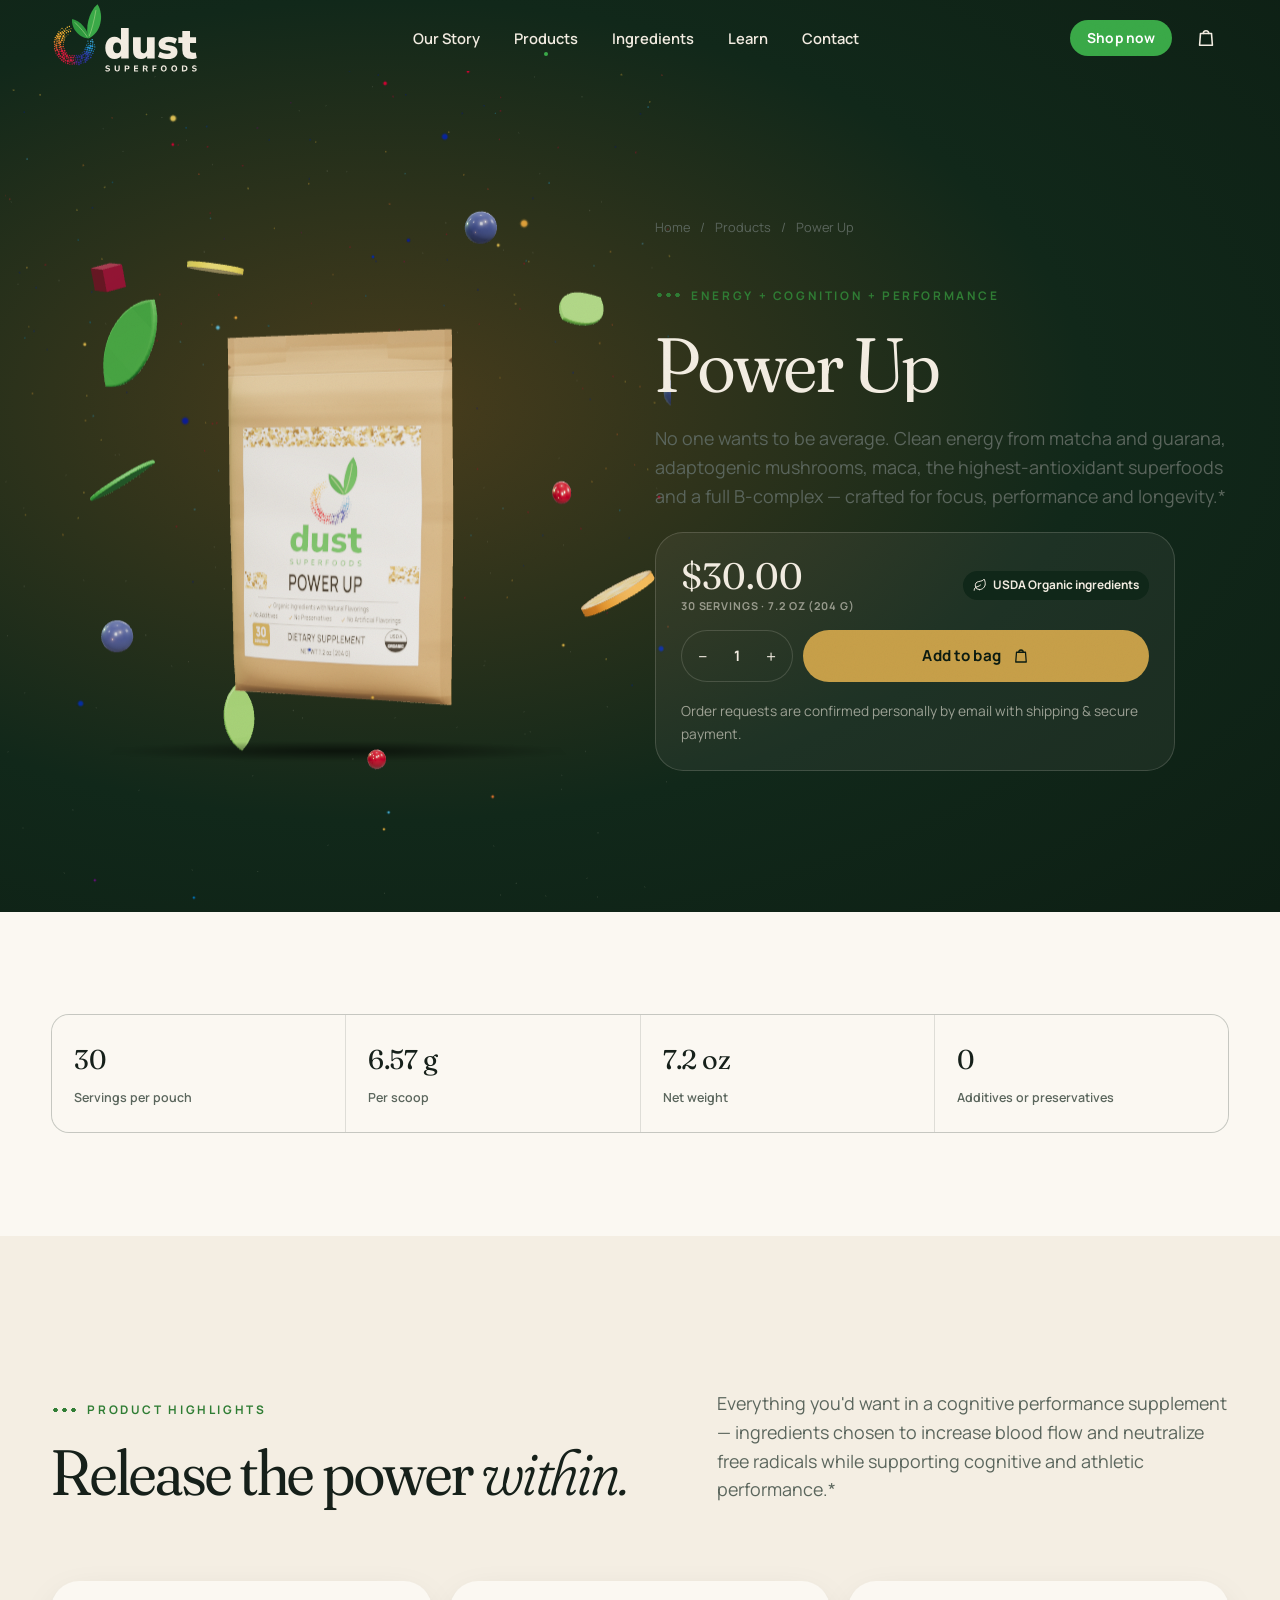
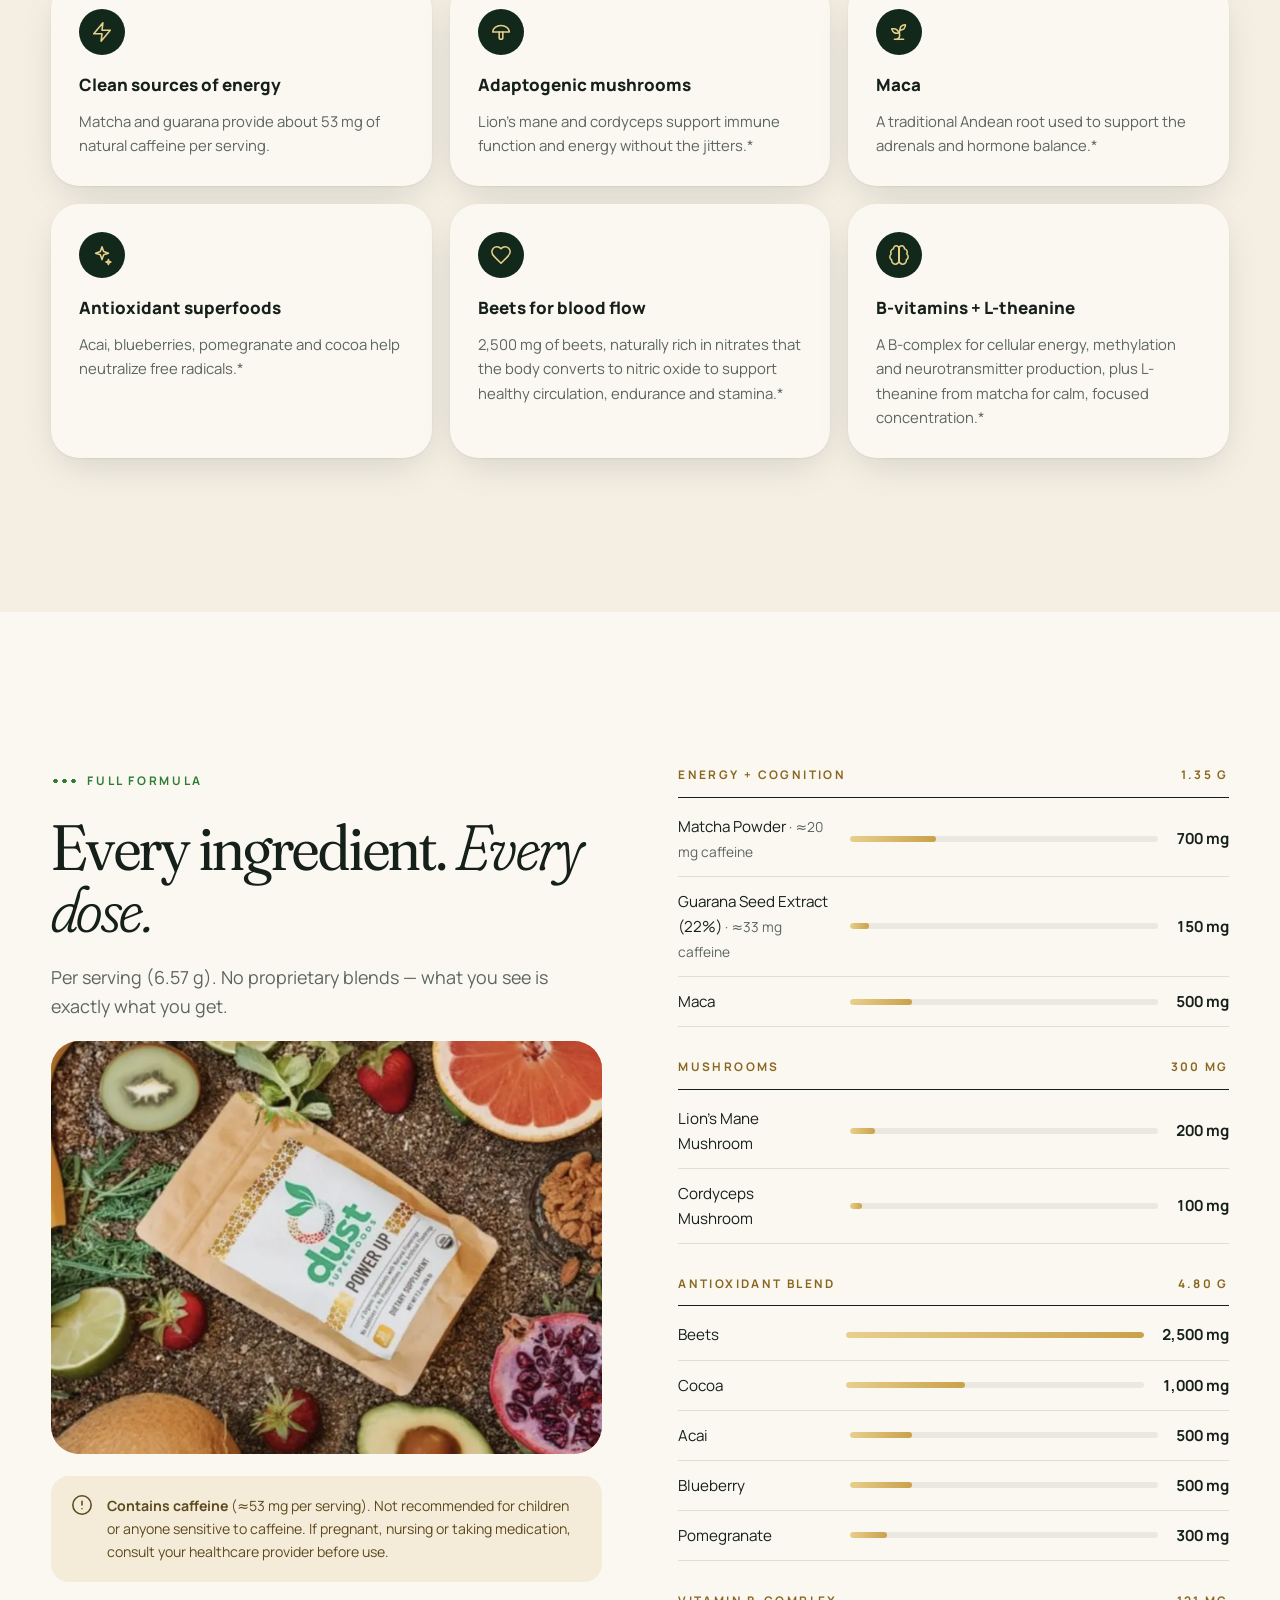
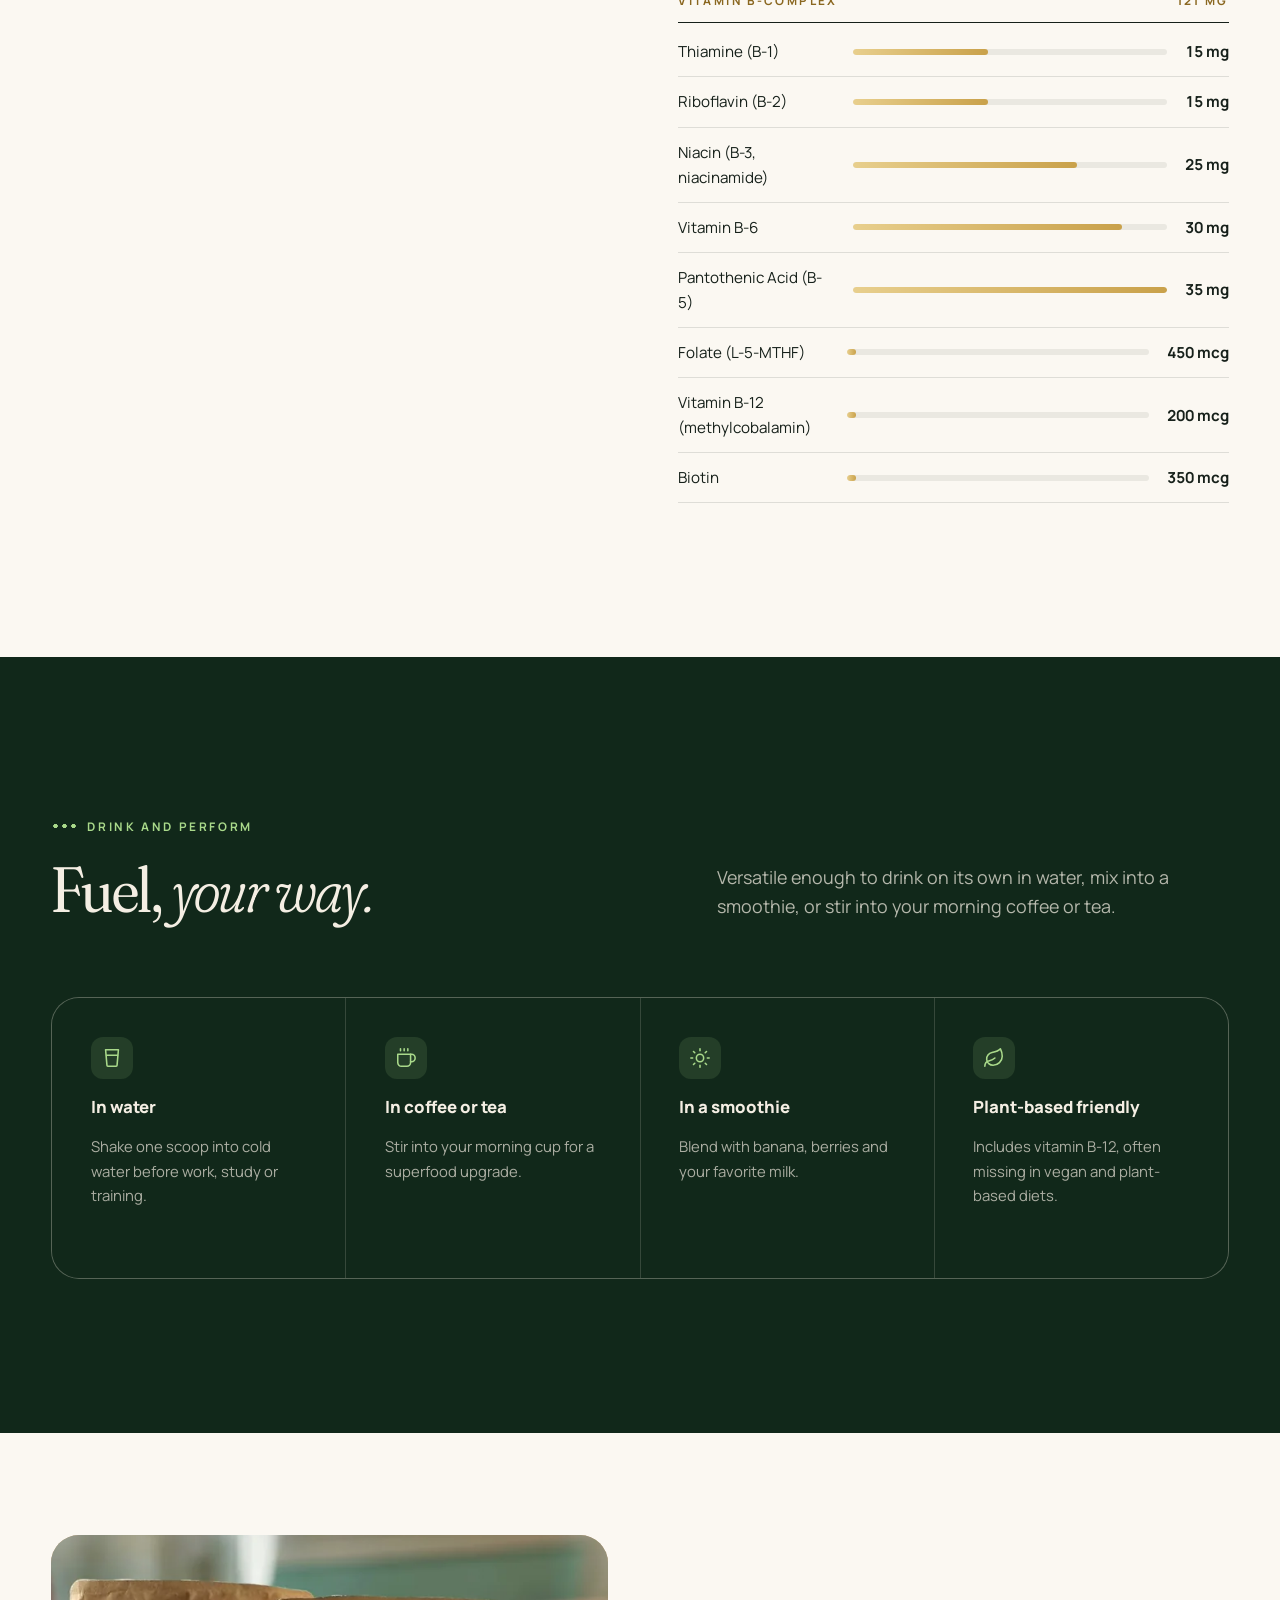
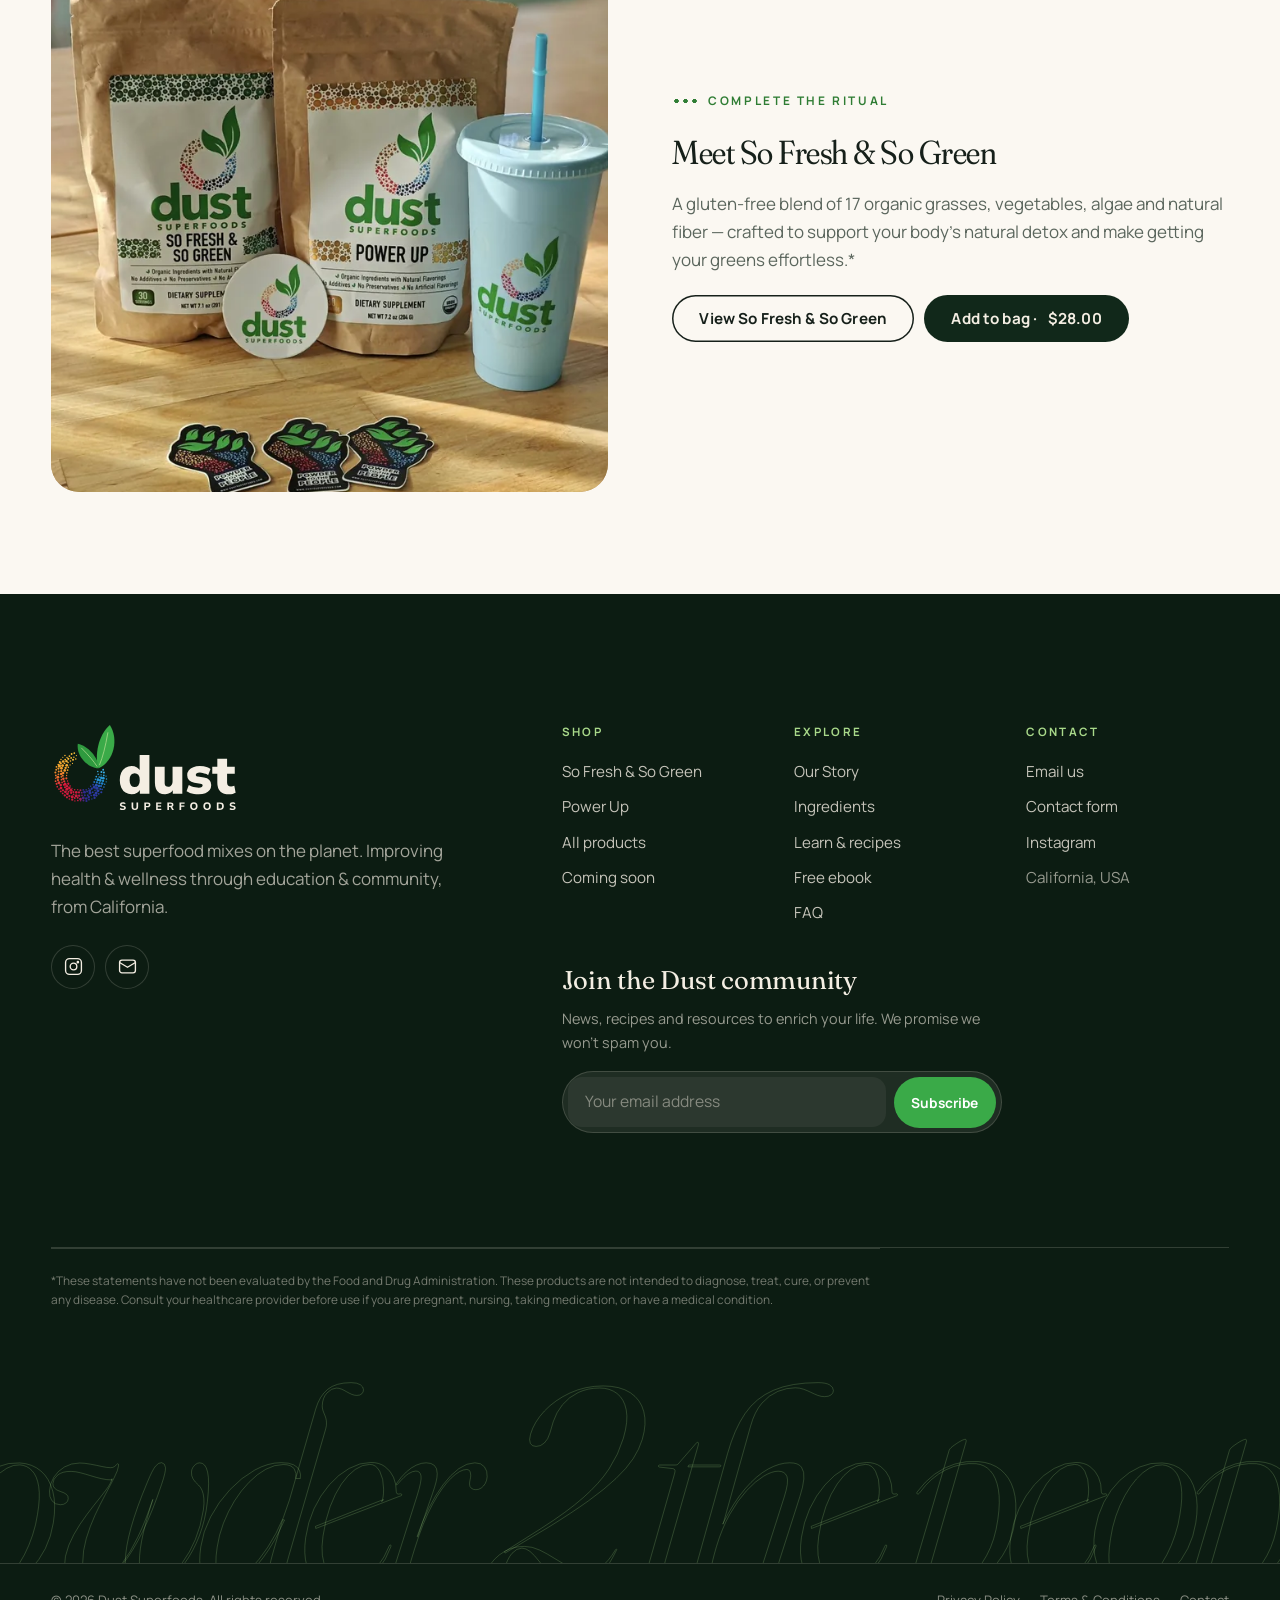
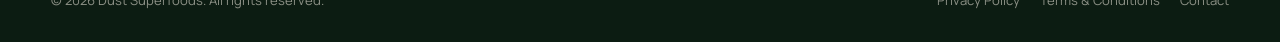
==== commit f503a07c: "Dock product buy bar to the bottom on mobile (both product pages) Moves the bar outside <main> so th" ====
--- a/power-up.html
+++ b/power-up.html
@@ -114,9 +114,9 @@
       <div style="display:flex;gap:10px;flex-wrap:wrap"><a href="so-fresh-so-green.html" class="btn btn--ghost">View So Fresh &amp; So Green</a><button type="button" class="btn" data-add="green">Add to bag · <span data-price="green">—</span></button></div></div>
   </div>
 </section>
-<div class="sticky-buy" aria-hidden="false"><b>Power Up · <span data-price="power">—</span></b><button type="button" class="btn btn--gold btn--sm" data-add="power" data-open-cart>Add to bag</button></div>
 <style>@media(max-width:760px){#pair{grid-template-columns:1fr!important}}</style>
 </main>
+<div class="sticky-buy is-shown" role="region" aria-label="Quick add to bag"><b>Power Up · <span data-price="power">—</span></b><button type="button" class="btn btn--gold btn--sm" data-add="power" data-open-cart>Add to bag</button></div>
 
 <footer class="site-footer on-dark">
   <div class="container">
--- a/css/style.css
+++ b/css/style.css
@@ -669,3 +669,15 @@
 .ing-set .ing-node{animation:fadeFrom .6s both}
 @keyframes fadeFrom{from{opacity:0}}
 .hero-meta{visibility:hidden}.hero:has(.is-3d) .hero-meta{visibility:visible}
+@media (max-width:900px){.sticky,.faq-aside{position:static}}
+.site-header.is-over-dark.is-scrolled{background:rgba(12,28,18,.72);backdrop-filter:saturate(1.3) blur(14px);-webkit-backdrop-filter:saturate(1.3) blur(14px);box-shadow:0 1px 0 var(--line-light)}
+.drawer{box-shadow:none;visibility:hidden;transition:transform .7s var(--ease),visibility 0s .7s}
+.drawer-open .drawer{box-shadow:-30px 0 80px -30px rgba(0,0,0,.4);visibility:visible;transition:transform .7s var(--ease),visibility 0s}
+/* Docked buy bar on product pages (mobile) */
+@media (max-width:760px){
+  .sticky-buy{left:0;right:0;bottom:0;transform:none;border-radius:22px 22px 0 0;padding:12px 16px calc(12px + env(safe-area-inset-bottom)) 20px;box-shadow:0 -12px 40px -16px rgba(0,0,0,.45)}
+  .sticky-buy b{font-size:1rem;white-space:nowrap;overflow:hidden;text-overflow:ellipsis;min-width:0}
+  .sticky-buy .btn{flex:none}
+  body:has(.sticky-buy) .site-footer{padding-bottom:calc(76px + env(safe-area-inset-bottom))}
+  body:has(.sticky-buy) .toast{bottom:calc(96px + env(safe-area-inset-bottom))}
+}
